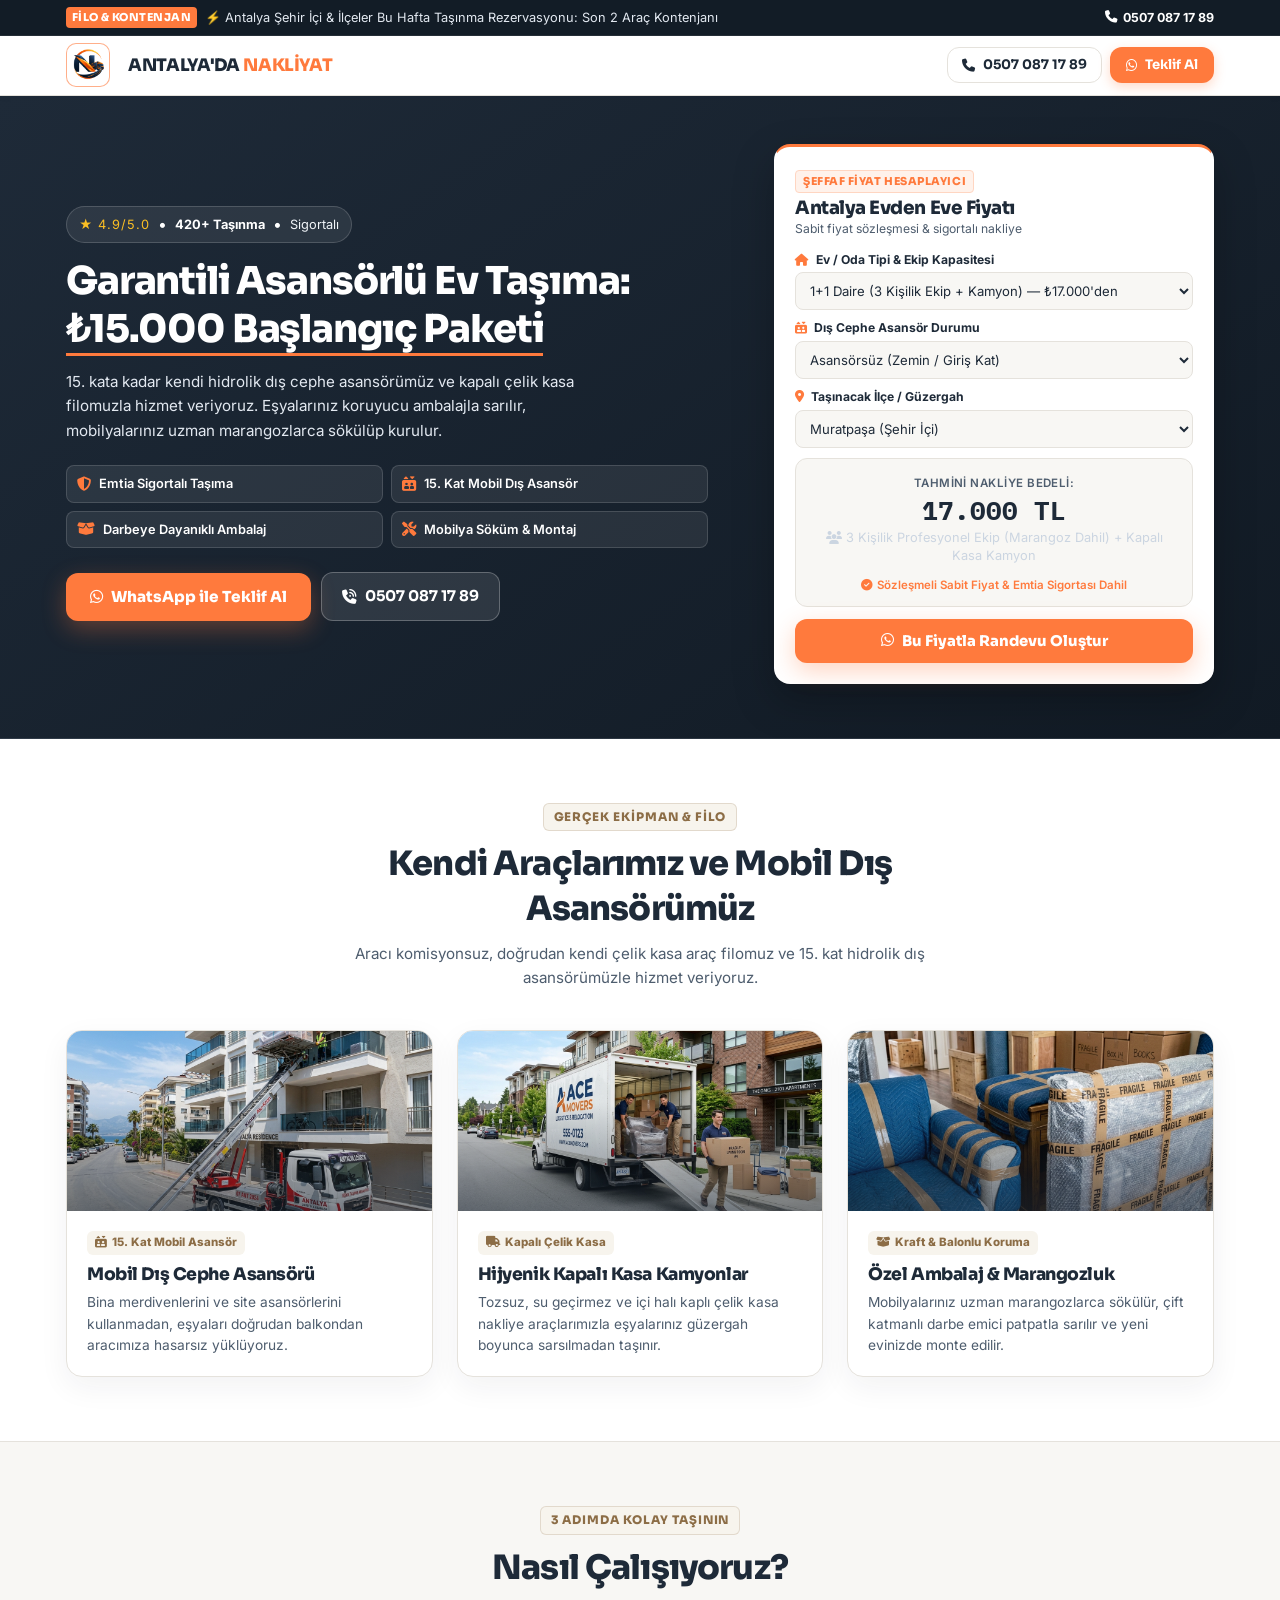
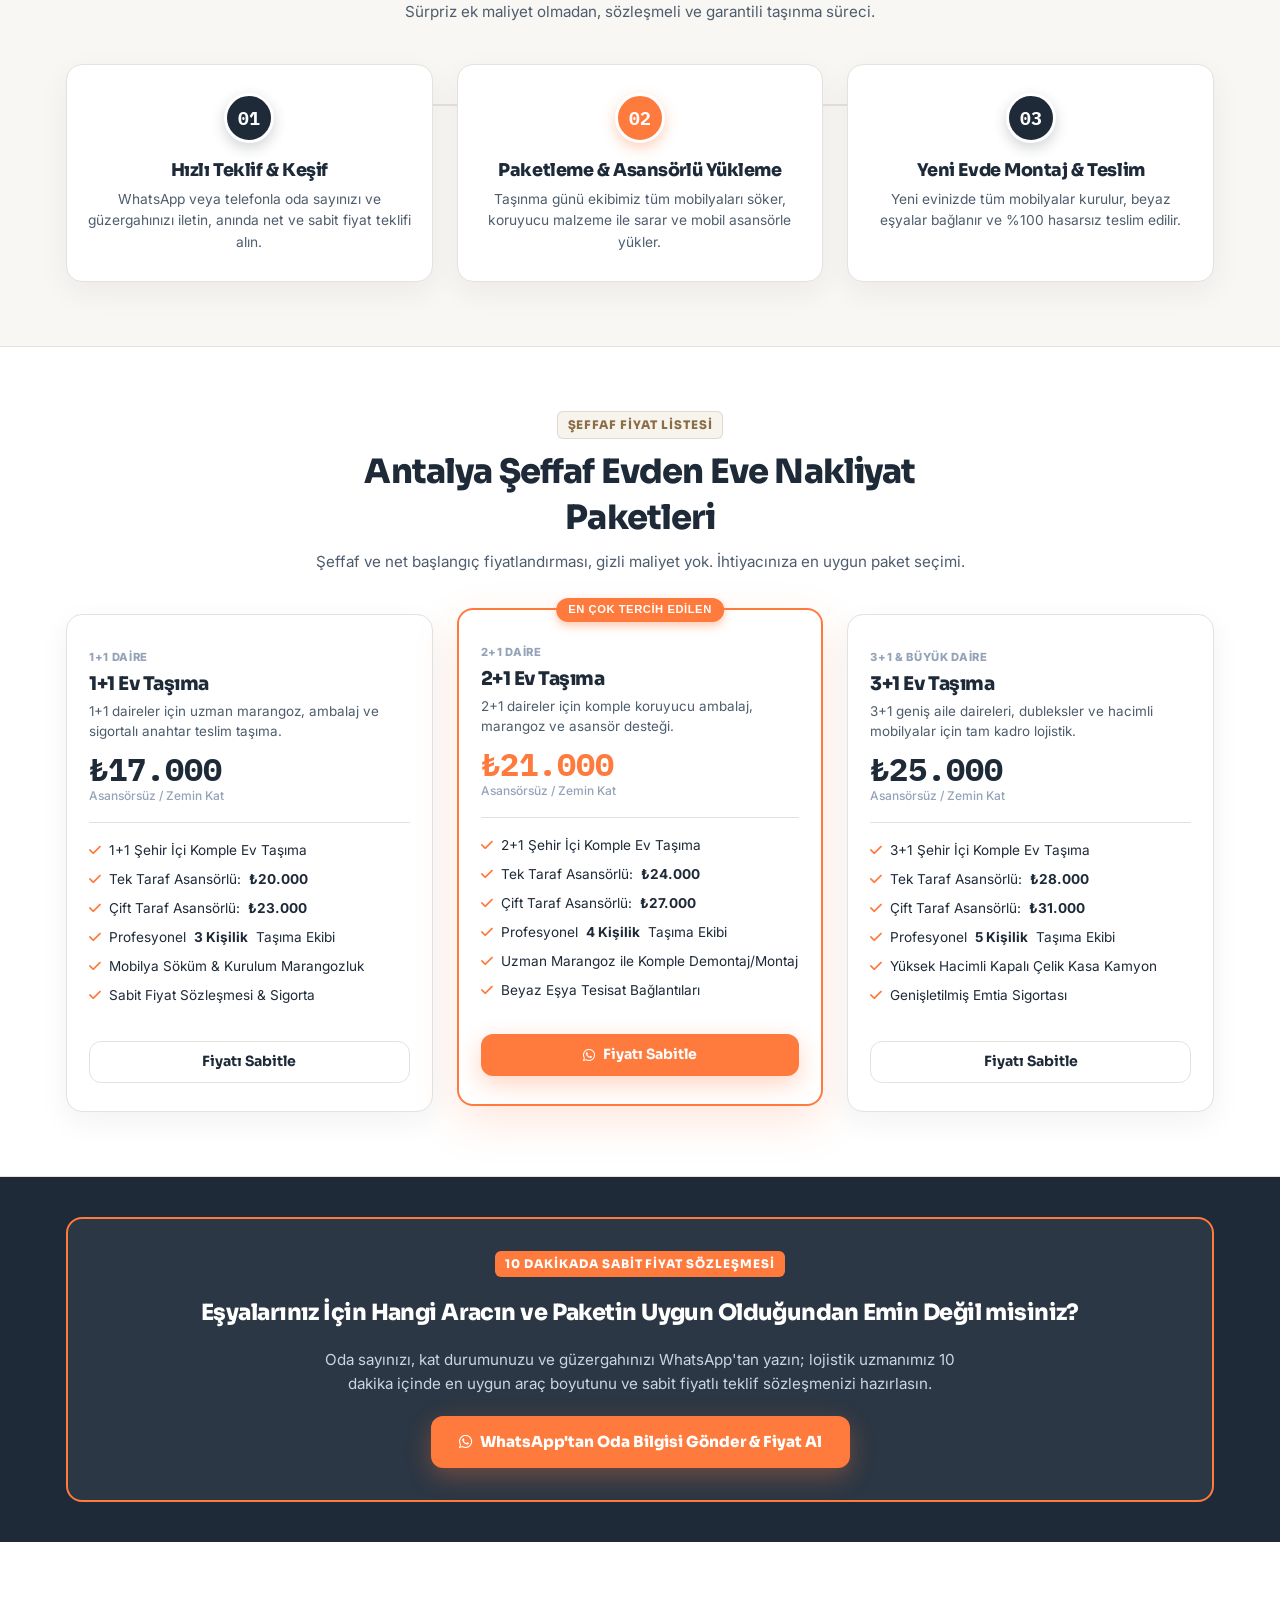
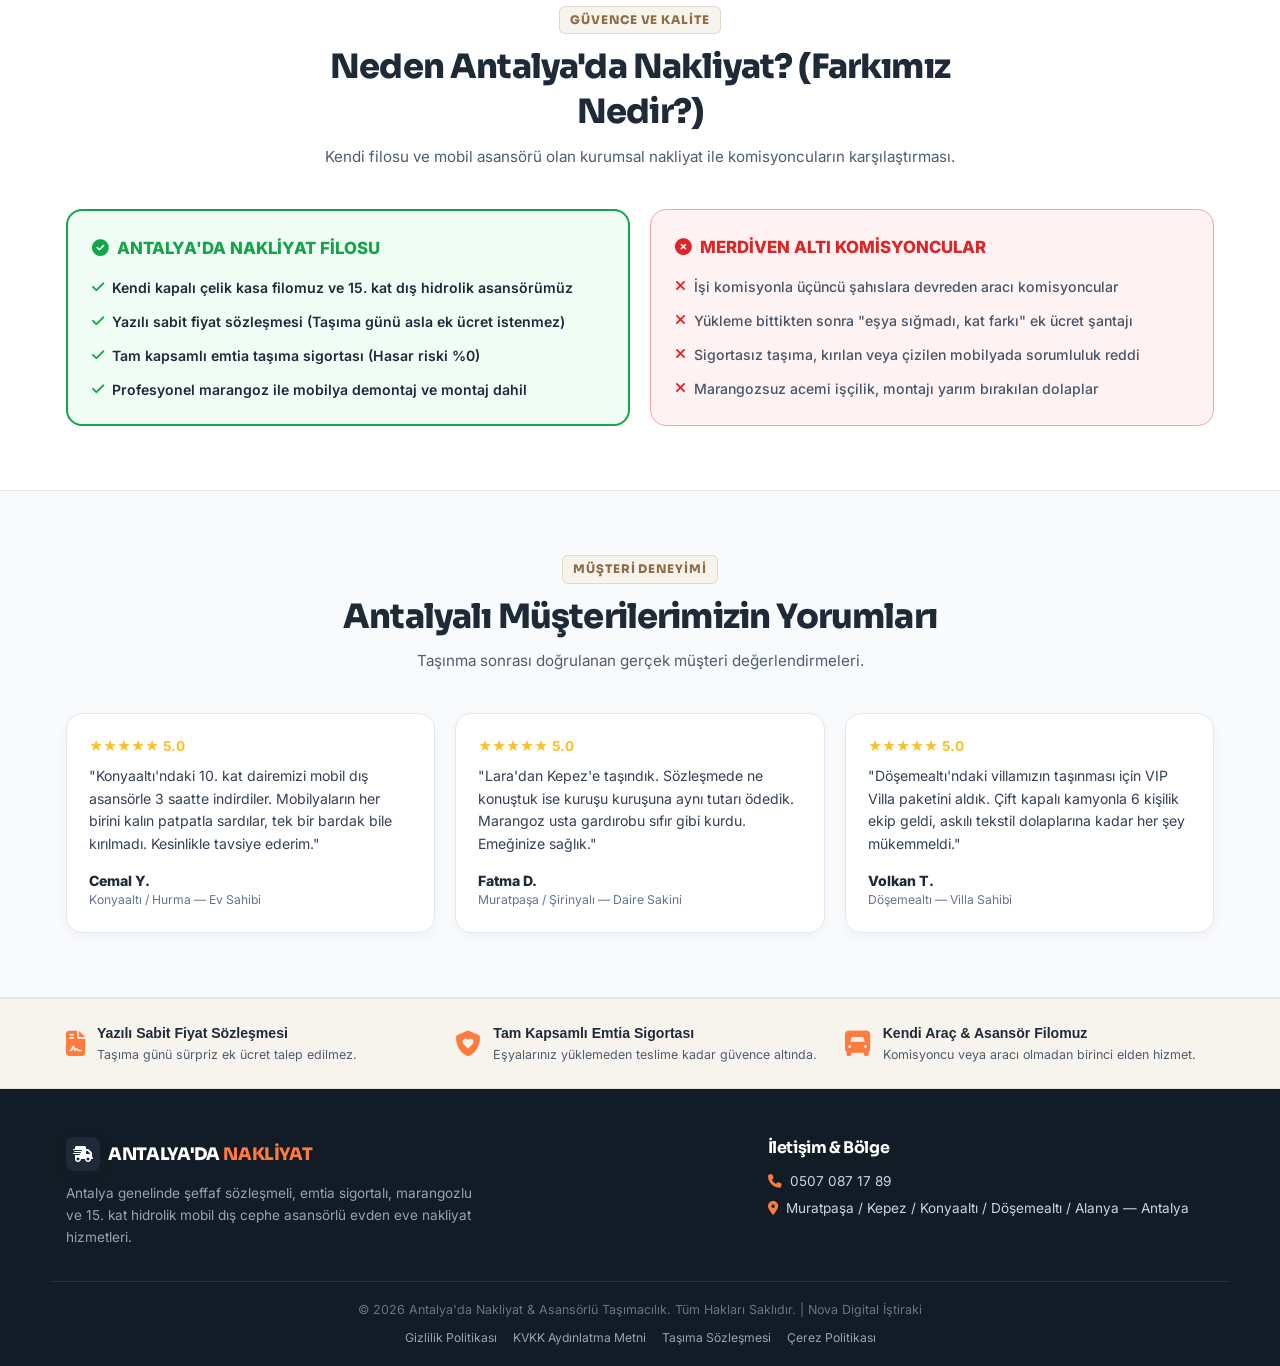
==== index.html @ d5cfd73c "fix: precisely align package bullet headcounts: 1+1 (3 workers), 2+1 (4 workers), 3+1 (5 workers)" ====
<!DOCTYPE html>
<html lang="tr">
<head>
    <meta charset="UTF-8">
    <meta name="viewport" content="width=device-width, initial-scale=1.0, viewport-fit=cover">
    <title>Antalya'da Nakliyat | 15.000 TL Asansörlü Evden Eve Taşıma — Nova Lojistik</title>
    <meta name="description" content="Antalya içi 15.000 TL'den başlayan paketlerle sigortalı, ambalajlı, marangozlu ve 15. kat mobil dış asansörlü evden eve nakliyat. Muratpaşa, Konyaaltı, Kepez.">
    <meta name="robots" content="index, follow, max-image-preview:large, max-snippet:-1, max-video-preview:-1">
    <meta name="google-site-verification" content="google683b96f9e18d1ed7">
    <meta name="keywords" content="antalya evden eve nakliyat, antalya nakliye 15000, antalya asansörlü nakliyat, konyaaltı nakliyat, kepez ev taşıma, sigortalı nakliye antalya">
    
    <!-- Google tag (gtag.js) -->
    <script async src="https://www.googletagmanager.com/gtag/js?id=G-0QV57408SD"></script>
    <script>
      window.dataLayer = window.dataLayer || [];
      function gtag(){dataLayer.push(arguments);}
      gtag('js', new Date());

      gtag('config', 'G-0QV57408SD');
    </script>
    <link rel="canonical" href="https://antalyadanakliyat.com.tr/">
    
    <!-- OpenGraph -->
    <meta property="og:title" content="Antalya'da Nakliyat | 15.000 TL Asansörlü Evden Eve Taşıma">
    <meta property="og:description" content="Emtia sigortalı, ambalajlı ve 15. kat mobil dış asansörlü profesyonel evden eve nakliyat.">
    <meta property="og:url" content="https://antalyadanakliyat.com.tr/">
    <meta property="og:type" content="website">

    <!-- OPEN GRAPH / SOCIAL -->
    <meta property="og:type" content="website">
    <meta property="og:url" content="https://antalyadanakliyat.com.tr/">
    <meta property="og:title" content="Antalya'da Nakliyat | 15.000 TL Asansörlü Evden Eve Taşıma">
    <meta property="og:description" content="Antalya içi 15.000 TL'den başlayan paketlerle sigortalı, ambalajlı, marangozlu ve 15. kat mobil dış asansörlü evden eve nakliyat.">
    <meta property="og:image" content="https://antalyadanakliyat.com.tr/images/nakliyat_asansor.jpg">
    <meta property="og:site_name" content="Antalya'da Nakliyat">
    <meta property="og:locale" content="tr_TR">

    <!-- TWITTER CARD -->
    <meta name="twitter:card" content="summary_large_image">
    <meta name="twitter:title" content="Antalya'da Nakliyat | 15.000 TL Asansörlü Taşıma">
    <meta name="twitter:description" content="Antalya sigortalı, marangozlu ve 15. kat dış asansörlü evden eve nakliyat hizmeti.">
    <meta name="twitter:image" content="https://antalyadanakliyat.com.tr/images/nakliyat_asansor.jpg">

    <!-- GEO TARGETING -->
    <meta name="geo.region" content="TR-07">
    <meta name="geo.placename" content="Antalya">
    <meta name="geo.position" content="36.9081;30.6558">
    <meta name="ICBM" content="36.9081, 30.6558">

    <!-- Fonts: Sora (Display Headings) + Inter (Body) + IBM Plex Mono (Prices) -->
    <link rel="preconnect" href="https://fonts.googleapis.com">
    <link rel="preconnect" href="https://fonts.gstatic.com" crossorigin>
    <link href="https://fonts.googleapis.com/css2?family=IBM+Plex+Mono:wght@600;700&family=Inter:wght@400;500;600&family=Sora:wght@600;700;800&display=swap" rel="stylesheet">
    <link rel="stylesheet" href="https://cdnjs.cloudflare.com/ajax/libs/font-awesome/6.5.1/css/all.min.css">
    
    <link rel="icon" type="image/png" href="images/logo.png">
    <link rel="stylesheet" href="style.css">

    <!-- SCHEMA.ORG JSON-LD -->
    <script type="application/ld+json">
    {
      "@context": "https://schema.org",
      "@graph": [
        {
          "@type": "MovingCompany",
          "@id": "https://antalyadanakliyat.com.tr/#business",
          "name": "Antalya'da Nakliyat",
          "url": "https://antalyadanakliyat.com.tr/",
          "telephone": "+905070871789",
          "priceRange": "₺₺",
          "image": "https://antalyadanakliyat.com.tr/images/nakliyat_asansor.jpg",
          "address": {
            "@type": "PostalAddress",
            "streetAddress": "Kültür Mahallesi 3856 Sokak No:2 D:1",
            "addressLocality": "Kepez",
            "addressRegion": "Antalya",
            "postalCode": "07070",
            "addressCountry": "TR"
          },
          "geo": {
            "@type": "GeoCoordinates",
            "latitude": 36.9081,
            "longitude": 30.6558
          },
          "areaServed": ["Muratpaşa", "Kepez", "Konyaaltı", "Döşemealtı", "Alanya", "Manavgat", "Kemer"],
          "aggregateRating": {
            "@type": "AggregateRating",
            "ratingValue": "4.9",
            "reviewCount": "420",
            "bestRating": "5"
          },
          "openingHoursSpecification": {
            "@type": "OpeningHoursSpecification",
            "dayOfWeek": ["Monday", "Tuesday", "Wednesday", "Thursday", "Friday", "Saturday", "Sunday"],
            "opens": "07:00",
            "closes": "23:00"
          }
        }
      ]
    }
    </script>
</head>
<body>

    <!-- 1. ACİL ANONS & SCARCITY ŞERİDİ -->
    <div class="top-announcement">
        <div class="container top-flex">
            <div class="notice-item">
                <span class="notice-badge">FİLO & KONTENJAN</span>
                <span class="announce-txt">⚡ Antalya Şehir İçi & İlçeler Bu Hafta Taşınma Rezervasyonu: Son 2 Araç Kontenjanı</span>
            </div>
            <div class="notice-phone">
                <a href="tel:05070871789" class="phone-link"><i class="fa-solid fa-phone"></i> 0507 087 17 89</a>
            </div>
        </div>
    </div>

    <!-- 2. ANA STICKY HEADER -->
    <header class="site-header">
        <div class="container header-flex">
            <a href="#" class="brand-box">
                <img src="images/logo.png" alt="Nova Nakliyat Logo" class="brand-logo-img" style="width: 44px; height: 44px; border-radius: 10px; object-fit: contain; background: #fff; padding: 2px; border: 1.5px solid rgba(255,122,61,0.6); margin-right: 10px;">
                <span class="brand-name">ANTALYA'DA <span class="brand-accent">NAKLİYAT</span></span>
            </a>

            <div class="header-actions">
                <a href="tel:05070871789" class="btn btn-outline-nav">
                    <i class="fa-solid fa-phone"></i> 0507 087 17 89
                </a>
                <a href="https://wa.me/905070871789?text=Merhaba,%20AntalyadaNakliyat.com.tr%20üzerinden%20ulaştım.%20Evden%20eve%20nakliye%20fiyat%20teklifi%20almak%20istiyorum." target="_blank" class="btn btn-primary-nav">
                    <i class="fa-brands fa-whatsapp"></i> Teklif Al
                </a>
            </div>
        </div>
    </header>

    <!-- 3. HERO SECTION (CHARCOAL SLATE & LOGISTICS AMBER) -->
    <section class="hero-clean">
        <div class="container hero-grid">
            <div class="hero-left">
                <!-- RATING PILL (COMPACT SINGLE-LINE) -->
                <div class="trust-score-pill">
                    <span class="stars">★ 4.9/5.0</span>
                    <span class="pill-dot">•</span>
                    <span class="score-text"><strong>420+ Taşınma</strong></span>
                    <span class="pill-dot">•</span>
                    <span class="score-text">Sigortalı</span>
                </div>

                <h1 class="hero-h1">
                    Garantili Asansörlü Ev Taşıma: <span class="hero-accent">₺15.000 Başlangıç Paketi</span>
                </h1>

                <p class="hero-desc">
                    15. kata kadar kendi hidrolik dış cephe asansörümüz ve kapalı çelik kasa filomuzla hizmet veriyoruz. Eşyalarınız koruyucu ambalajla sarılır, mobilyalarınız uzman marangozlarca sökülüp kurulur.
                </p>

                <!-- SINGLE-LINE PILL CHIPS -->
                <div class="proof-chips-row">
                    <div class="proof-chip-item">
                        <i class="fa-solid fa-shield-halved"></i>
                        <span>Emtia Sigortalı Taşıma</span>
                    </div>
                    <div class="proof-chip-item">
                        <i class="fa-solid fa-elevator"></i>
                        <span>15. Kat Mobil Dış Asansör</span>
                    </div>
                    <div class="proof-chip-item">
                        <i class="fa-solid fa-box-open"></i>
                        <span>Darbeye Dayanıklı Ambalaj</span>
                    </div>
                    <div class="proof-chip-item">
                        <i class="fa-solid fa-screwdriver-wrench"></i>
                        <span>Mobilya Söküm & Montaj</span>
                    </div>
                </div>

                <!-- CTA HIERARCHY -->
                <div class="hero-cta-group">
                    <a href="https://wa.me/905070871789?text=Merhaba,%20AntalyadaNakliyat.com.tr%20üzerinden%20ulaştım.%20Evden%20eve%20nakliyat%20fiyat%20teklifi%20almak%20istiyorum." target="_blank" class="btn btn-hero-primary">
                        <i class="fa-brands fa-whatsapp"></i> WhatsApp ile Teklif Al
                    </a>
                    <a href="tel:05070871789" class="btn btn-hero-secondary">
                        <i class="fa-solid fa-phone-volume"></i> 0507 087 17 89
                    </a>
                </div>
            </div>

            <!-- COMPACT HESAPLAYICI CARD -->
            <div class="hero-calc-wrapper" id="hesaplayici">
                <div class="calc-top">
                    <span class="calc-tag">ŞEFFAF FİYAT HESAPLAYICI</span>
                    <h3>Antalya Evden Eve Fiyatı</h3>
                    <p class="calc-sub">Sabit fiyat sözleşmesi & sigortalı nakliye</p>
                </div>

                <form id="nakliyatForm" class="calc-form-clean">
                    <div class="field-box">
                        <label for="calcRoom"><i class="fa-solid fa-house"></i> Ev / Oda Tipi &amp; Ekip Kapasitesi</label>
                        <select id="calcRoom" class="select-clean">
                            <option value="17000" data-workers="3" selected>1+1 Daire (3 Kişilik Ekip + Kamyon) — ₺17.000'den</option>
                            <option value="21000" data-workers="4">2+1 Daire (4 Kişilik Ekip + Kamyon) — ₺21.000'den</option>
                            <option value="25000" data-workers="5">3+1 Daire (5 Kişilik Ekip + Kamyon) — ₺25.000'den</option>
                            <option value="31000" data-workers="6">4+1 &amp; Dubleks (6 Kişilik Ekip + Kamyon) — ₺31.000'den</option>
                        </select>
                    </div>

                    <div class="field-box">
                        <label for="calcElevator"><i class="fa-solid fa-elevator"></i> Dış Cephe Asansör Durumu</label>
                        <select id="calcElevator" class="select-clean">
                            <option value="0" selected>Asansörsüz (Zemin / Giriş Kat)</option>
                            <option value="1">Tek Taraf Asansörlü (+₺3.000)</option>
                            <option value="2">Çift Taraf Asansörlü (+₺6.000)</option>
                        </select>
                    </div>

                    <div class="field-box">
                        <label for="calcDistrict"><i class="fa-solid fa-location-dot"></i> Taşınacak İlçe / Güzergah</label>
                        <select id="calcDistrict" class="select-clean">
                            <option value="muratpasa" selected>Muratpaşa (Şehir İçi)</option>
                            <option value="kepez">Kepez (Şehir İçi)</option>
                            <option value="konyaalti">Konyaaltı (Şehir İçi)</option>
                            <option value="dosemealti">Döşemealtı (+₺1.500)</option>
                            <option value="serik-belek">Serik / Belek (+₺2.000)</option>
                            <option value="kemer">Kemer (+₺2.000)</option>
                            <option value="alanya">Alanya / Manavgat / Kaş (+₺4.000)</option>
                        </select>
                    </div>

                    <div class="price-output-box">
                        <span class="out-title">Tahmini Nakliye Bedeli:</span>
                        <div class="out-amount" id="totalNakliyatPrice">17.000 TL</div>
                        <div id="calcBreakdownNote" style="font-size: 0.8rem; color: #CBD5E1; margin: 4px 0 6px 0; line-height: 1.4;">
                            <i class="fa-solid fa-users"></i> 3 Kişilik Profesyonel Ekip (Marangoz Dahil) + Kapalı Kasa Kamyon
                        </div>
                        <span class="out-sub"><i class="fa-solid fa-circle-check"></i> Sözleşmeli Sabit Fiyat &amp; Emtia Sigortası Dahil</span>
                    </div>

                    <button type="button" id="btnCalculateNakliyat" class="btn btn-hero-primary btn-block">
                        <i class="fa-brands fa-whatsapp"></i> Bu Fiyatla Randevu Oluştur
                    </button>
                </form>
            </div>
        </div>
    </section>

    <!-- 4. REAL VISUAL PROOF SHOWCASE -->
    <section class="section visual-proof-section">
        <div class="container">
            <div class="section-title text-center">
                <span class="section-badge">GERÇEK EKİPMAN & FİLO</span>
                <h2>Kendi Araçlarımız ve Mobil Dış Asansörümüz</h2>
                <p>Aracı komisyonsuz, doğrudan kendi çelik kasa araç filomuz ve 15. kat hidrolik dış asansörümüzle hizmet veriyoruz.</p>
            </div>

            <div class="visual-grid">
                <div class="visual-card">
                    <div class="visual-img-wrap">
                        <img src="images/nakliyat_asansor.jpg" alt="Mobil Dış Cephe Asansörü" class="visual-img" loading="lazy">
                        <div class="visual-overlay"></div>
                    </div>
                    <div class="visual-info">
                        <span class="visual-tag"><i class="fa-solid fa-elevator"></i> 15. Kat Mobil Asansör</span>
                        <h3>Mobil Dış Cephe Asansörü</h3>
                        <p>Bina merdivenlerini ve site asansörlerini kullanmadan, eşyaları doğrudan balkondan aracımıza hasarsız yüklüyoruz.</p>
                    </div>
                </div>

                <div class="visual-card">
                    <div class="visual-img-wrap">
                        <img src="images/nakliyat_kamyon.jpg" alt="Hijyenik Çelik Kasa Nakliye Kamyonu" class="visual-img" loading="lazy">
                        <div class="visual-overlay"></div>
                    </div>
                    <div class="visual-info">
                        <span class="visual-tag"><i class="fa-solid fa-truck"></i> Kapalı Çelik Kasa</span>
                        <h3>Hijyenik Kapalı Kasa Kamyonlar</h3>
                        <p>Tozsuz, su geçirmez ve içi halı kaplı çelik kasa nakliye araçlarımızla eşyalarınız güzergah boyunca sarsılmadan taşınır.</p>
                    </div>
                </div>

                <div class="visual-card">
                    <div class="visual-img-wrap">
                        <img src="images/nakliyat_paketleme.jpg" alt="Koruyucu Ambalajlama" class="visual-img" loading="lazy">
                        <div class="visual-overlay"></div>
                    </div>
                    <div class="visual-info">
                        <span class="visual-tag"><i class="fa-solid fa-box-open"></i> Kraft & Balonlu Koruma</span>
                        <h3>Özel Ambalaj & Marangozluk</h3>
                        <p>Mobilyalarınız uzman marangozlarca sökülür, çift katmanlı darbe emici patpatla sarılır ve yeni evinizde monte edilir.</p>
                    </div>
                </div>
            </div>
        </div>
    </section>

    <!-- 5. NASIL ÇALIŞIR? (TIMELINE) -->
    <section class="section process-section">
        <div class="container">
            <div class="section-title text-center">
                <span class="section-badge">3 ADIMDA KOLAY TAŞININ</span>
                <h2>Nasıl Çalışıyoruz?</h2>
                <p>Sürpriz ek maliyet olmadan, sözleşmeli ve garantili taşınma süreci.</p>
            </div>
            
            <div class="timeline-wrapper">
                <div class="timeline-line"></div>
                <div class="process-grid">
                    <div class="process-card">
                        <div class="process-num">01</div>
                        <h3>Hızlı Teklif & Keşif</h3>
                        <p>WhatsApp veya telefonla oda sayınızı ve güzergahınızı iletin, anında net ve sabit fiyat teklifi alın.</p>
                    </div>
                    <div class="process-card">
                        <div class="process-num">02</div>
                        <h3>Paketleme & Asansörlü Yükleme</h3>
                        <p>Taşınma günü ekibimiz tüm mobilyaları söker, koruyucu malzeme ile sarar ve mobil asansörle yükler.</p>
                    </div>
                    <div class="process-card">
                        <div class="process-num">03</div>
                        <h3>Yeni Evde Montaj & Teslim</h3>
                        <p>Yeni evinizde tüm mobilyalar kurulur, beyaz eşyalar bağlanır ve %100 hasarsız teslim edilir.</p>
                    </div>
                </div>
            </div>
        </div>
    </section>

    <!-- 6. AGRESİF ŞEFFAF FİYAT PAKETLERİ (ELEVATED POPULAR CARD) -->
    <section class="section pricing-clean-section" id="fiyatlar">
        <div class="container">
            <div class="section-title text-center">
                <span class="section-badge">ŞEFFAF FİYAT LİSTESİ</span>
                <h2>Antalya Şeffaf Evden Eve Nakliyat Paketleri</h2>
                <p>Şeffaf ve net başlangıç fiyatlandırması, gizli maliyet yok. İhtiyacınıza en uygun paket seçimi.</p>
            </div>

            <div class="pack-grid">
                <!-- PAKET 1: 1+1 DAİRE TAŞIMA -->
                <div class="pack-box">
                    <div class="pack-top">
                        <span class="pack-category">1+1 DAİRE</span>
                        <h3>1+1 Ev Taşıma</h3>
                        <p>1+1 daireler için uzman marangoz, ambalaj ve sigortalı anahtar teslim taşıma.</p>
                        <div class="pack-price-wrap">
                            <div class="pack-price">₺17.000</div>
                            <span class="price-suffix">Asansörsüz / Zemin Kat</span>
                        </div>
                    </div>
                    <ul class="pack-bullets">
                        <li><i class="fa-solid fa-check"></i> 1+1 Şehir İçi Komple Ev Taşıma</li>
                        <li><i class="fa-solid fa-check"></i> Tek Taraf Asansörlü: <strong>₺20.000</strong></li>
                        <li><i class="fa-solid fa-check"></i> Çift Taraf Asansörlü: <strong>₺23.000</strong></li>
                        <li><i class="fa-solid fa-check"></i> Profesyonel <strong>3 Kişilik</strong> Taşıma Ekibi</li>
                        <li><i class="fa-solid fa-check"></i> Mobilya Söküm &amp; Kurulum Marangozluk</li>
                        <li><i class="fa-solid fa-check"></i> Sabit Fiyat Sözleşmesi &amp; Sigorta</li>
                    </ul>
                    <a href="https://wa.me/905070871789?text=Merhaba,%201+1%20Ev%20Taşıma%20(17.000%20TL'den%20başlayan)%20paketiniz%20hakkında%20fiyat%20teklifi%20almak%20istiyorum." target="_blank" class="btn btn-pack-outline btn-block">
                        Fiyatı Sabitle
                    </a>
                </div>

                <!-- PAKET 2: 2+1 DAİRE TAŞIMA (POPÜLER) -->
                <div class="pack-box popular">
                    <div class="pop-ribbon">EN ÇOK TERCİH EDİLEN</div>
                    <div class="pack-top">
                        <span class="pack-category">2+1 DAİRE</span>
                        <h3>2+1 Ev Taşıma</h3>
                        <p>2+1 daireler için komple koruyucu ambalaj, marangoz ve asansör desteği.</p>
                        <div class="pack-price-wrap">
                            <div class="pack-price price-amber">₺21.000</div>
                            <span class="price-suffix">Asansörsüz / Zemin Kat</span>
                        </div>
                    </div>
                    <ul class="pack-bullets">
                        <li><i class="fa-solid fa-check"></i> 2+1 Şehir İçi Komple Ev Taşıma</li>
                        <li><i class="fa-solid fa-check"></i> Tek Taraf Asansörlü: <strong>₺24.000</strong></li>
                        <li><i class="fa-solid fa-check"></i> Çift Taraf Asansörlü: <strong>₺27.000</strong></li>
                        <li><i class="fa-solid fa-check"></i> Profesyonel <strong>4 Kişilik</strong> Taşıma Ekibi</li>
                        <li><i class="fa-solid fa-check"></i> Uzman Marangoz ile Komple Demontaj/Montaj</li>
                        <li><i class="fa-solid fa-check"></i> Beyaz Eşya Tesisat Bağlantıları</li>
                    </ul>
                    <a href="https://wa.me/905070871789?text=Merhaba,%202+1%20Ev%20Taşıma%20(21.000%20TL'den%20başlayan)%20paketiniz%20hakkında%20fiyat%20teklifi%20almak%20istiyorum." target="_blank" class="btn btn-pack-primary btn-block">
                        <i class="fa-brands fa-whatsapp"></i> Fiyatı Sabitle
                    </a>
                </div>

                <!-- PAKET 3: 3+1 DAİRE TAŞIMA -->
                <div class="pack-box">
                    <div class="pack-top">
                        <span class="pack-category">3+1 &amp; BÜYÜK DAİRE</span>
                        <h3>3+1 Ev Taşıma</h3>
                        <p>3+1 geniş aile daireleri, dubleksler ve hacimli mobilyalar için tam kadro lojistik.</p>
                        <div class="pack-price-wrap">
                            <div class="pack-price">₺25.000</div>
                            <span class="price-suffix">Asansörsüz / Zemin Kat</span>
                        </div>
                    </div>
                    <ul class="pack-bullets">
                        <li><i class="fa-solid fa-check"></i> 3+1 Şehir İçi Komple Ev Taşıma</li>
                        <li><i class="fa-solid fa-check"></i> Tek Taraf Asansörlü: <strong>₺28.000</strong></li>
                        <li><i class="fa-solid fa-check"></i> Çift Taraf Asansörlü: <strong>₺31.000</strong></li>
                        <li><i class="fa-solid fa-check"></i> Profesyonel <strong>5 Kişilik</strong> Taşıma Ekibi</li>
                        <li><i class="fa-solid fa-check"></i> Yüksek Hacimli Kapalı Çelik Kasa Kamyon</li>
                        <li><i class="fa-solid fa-check"></i> Genişletilmiş Emtia Sigortası</li>
                    </ul>
                    <a href="https://wa.me/905070871789?text=Merhaba,%203+1%20Ev%20Taşıma%20(25.000%20TL'den%20başlayan)%20paketiniz%20hakkında%20bilgi%20almak%20istiyorum." target="_blank" class="btn btn-pack-outline btn-block">
                        Fiyatı Sabitle
                    </a>
                </div>
            </div>
        </div>
    </section>

    <!-- 6.2 MID-PAGE "KARARSIZ MISIN?" GERİLLA DÖNÜŞÜM KUTUSU -->
    <section class="section" style="background: #1E2A38; color: white; padding: 40px 0;">
        <div class="container">
            <div style="background: rgba(255,255,255,0.06); border: 2px solid #FF7A3D; border-radius: 16px; padding: 32px 24px; display: flex; flex-direction: column; gap: 20px; align-items: center; text-align: center;">
                <span class="section-badge" style="background: #FF7A3D; color: white; border: none; margin-bottom: 0;">10 DAKİKADA SABİT FİYAT SÖZLEŞMESİ</span>
                <h3 style="color: white; font-size: 1.4rem; font-weight: 800; margin: 0;">Eşyalarınız İçin Hangi Aracın ve Paketin Uygun Olduğundan Emin Değil misiniz?</h3>
                <p style="color: #CBD5E1; font-size: 0.95rem; max-width: 650px; margin: 0; line-height: 1.6;">
                    Oda sayınızı, kat durumunuzu ve güzergahınızı WhatsApp'tan yazın; lojistik uzmanımız 10 dakika içinde en uygun araç boyutunu ve sabit fiyatlı teklif sözleşmenizi hazırlasın.
                </p>
                <a href="https://wa.me/905070871789?text=Merhaba,%20Antalya%20evden%20eve%20taşınma%20detaylarımı%20iletiyorum.%20Sabit%20fiyatlı%20teklif%20hazırlayabilir%20misiniz?" target="_blank" class="btn btn-hero-primary" style="font-size: 0.95rem; padding: 14px 28px;">
                    <i class="fa-brands fa-whatsapp"></i> WhatsApp'tan Oda Bilgisi Gönder & Fiyat Al
                </a>
            </div>
        </div>
    </section>

    <!-- 6.3 BİZ VS KORSAN NAKLİYECİLER (KARŞILAŞTIRMA MATRİSİ) -->
    <section class="section" style="background: #FFFFFF; border-bottom: 1px solid #E2E8F0;">
        <div class="container">
            <div class="section-title text-center">
                <span class="section-badge">GÜVENCE VE KALİTE</span>
                <h2>Neden Antalya'da Nakliyat? (Farkımız Nedir?)</h2>
                <p>Kendi filosu ve mobil asansörü olan kurumsal nakliyat ile komisyoncuların karşılaştırması.</p>
            </div>

            <div style="display: grid; grid-template-columns: repeat(auto-fit, minmax(280px, 1fr)); gap: 20px;">
                <div style="background: #F0FDF4; border: 2px solid #16A34A; border-radius: 16px; padding: 24px;">
                    <div style="display: flex; align-items: center; gap: 8px; color: #16A34A; font-weight: 800; font-size: 1.05rem; margin-bottom: 16px;">
                        <i class="fa-solid fa-circle-check"></i> ANTALYA'DA NAKLİYAT FİLOSU
                    </div>
                    <ul style="display: flex; flex-direction: column; gap: 12px; font-size: 0.88rem; color: #1E293B; font-weight: 600;">
                        <li style="display: flex; gap: 8px;"><i class="fa-solid fa-check" style="color: #16A34A; margin-top: 3px;"></i> Kendi kapalı çelik kasa filomuz ve 15. kat dış hidrolik asansörümüz</li>
                        <li style="display: flex; gap: 8px;"><i class="fa-solid fa-check" style="color: #16A34A; margin-top: 3px;"></i> Yazılı sabit fiyat sözleşmesi (Taşıma günü asla ek ücret istenmez)</li>
                        <li style="display: flex; gap: 8px;"><i class="fa-solid fa-check" style="color: #16A34A; margin-top: 3px;"></i> Tam kapsamlı emtia taşıma sigortası (Hasar riski %0)</li>
                        <li style="display: flex; gap: 8px;"><i class="fa-solid fa-check" style="color: #16A34A; margin-top: 3px;"></i> Profesyonel marangoz ile mobilya demontaj ve montaj dahil</li>
                    </ul>
                </div>

                <div style="background: #FEF2F2; border: 1.5px solid #FCA5A5; border-radius: 16px; padding: 24px;">
                    <div style="display: flex; align-items: center; gap: 8px; color: #DC2626; font-weight: 800; font-size: 1.05rem; margin-bottom: 16px;">
                        <i class="fa-solid fa-circle-xmark"></i> MERDİVEN ALTI KOMİSYONCULAR
                    </div>
                    <ul style="display: flex; flex-direction: column; gap: 12px; font-size: 0.88rem; color: #475569; font-weight: 500;">
                        <li style="display: flex; gap: 8px;"><i class="fa-solid fa-xmark" style="color: #DC2626; margin-top: 3px;"></i> İşi komisyonla üçüncü şahıslara devreden aracı komisyoncular</li>
                        <li style="display: flex; gap: 8px;"><i class="fa-solid fa-xmark" style="color: #DC2626; margin-top: 3px;"></i> Yükleme bittikten sonra "eşya sığmadı, kat farkı" ek ücret şantajı</li>
                        <li style="display: flex; gap: 8px;"><i class="fa-solid fa-xmark" style="color: #DC2626; margin-top: 3px;"></i> Sigortasız taşıma, kırılan veya çizilen mobilyada sorumluluk reddi</li>
                        <li style="display: flex; gap: 8px;"><i class="fa-solid fa-xmark" style="color: #DC2626; margin-top: 3px;"></i> Marangozsuz acemi işçilik, montajı yarım bırakılan dolaplar</li>
                    </ul>
                </div>
            </div>
        </div>
    </section>

    <!-- 6.4 DOĞRULANMIŞ ANTALYA MÜŞTERİ YORUMLARI -->
    <section class="section" style="background: #F8FAFC; border-bottom: 1px solid #E2E8F0;">
        <div class="container">
            <div class="section-title text-center">
                <span class="section-badge">MÜŞTERİ DENEYİMİ</span>
                <h2>Antalyalı Müşterilerimizin Yorumları</h2>
                <p>Taşınma sonrası doğrulanan gerçek müşteri değerlendirmeleri.</p>
            </div>

            <div style="display: grid; grid-template-columns: repeat(auto-fit, minmax(280px, 1fr)); gap: 20px;">
                <div style="background: white; border: 1.5px solid #E2E8F0; border-radius: 16px; padding: 22px; box-shadow: 0 4px 12px rgba(0,0,0,0.04);">
                    <div style="color: #FBBF24; font-size: 0.85rem; margin-bottom: 8px;">★★★★★ <strong>5.0</strong></div>
                    <p style="font-size: 0.88rem; color: #334155; line-height: 1.6; margin-bottom: 14px;">
                        "Konyaaltı'ndaki 10. kat dairemizi mobil dış asansörle 3 saatte indirdiler. Mobilyaların her birini kalın patpatla sardılar, tek bir bardak bile kırılmadı. Kesinlikle tavsiye ederim."
                    </p>
                    <div style="font-weight: 800; font-size: 0.88rem; color: #1E2A38;">Cemal Y.</div>
                    <div style="font-size: 0.76rem; color: #64748B;">Konyaaltı / Hurma — Ev Sahibi</div>
                </div>

                <div style="background: white; border: 1.5px solid #E2E8F0; border-radius: 16px; padding: 22px; box-shadow: 0 4px 12px rgba(0,0,0,0.04);">
                    <div style="color: #FBBF24; font-size: 0.85rem; margin-bottom: 8px;">★★★★★ <strong>5.0</strong></div>
                    <p style="font-size: 0.88rem; color: #334155; line-height: 1.6; margin-bottom: 14px;">
                        "Lara'dan Kepez'e taşındık. Sözleşmede ne konuştuk ise kuruşu kuruşuna aynı tutarı ödedik. Marangoz usta gardırobu sıfır gibi kurdu. Emeğinize sağlık."
                    </p>
                    <div style="font-weight: 800; font-size: 0.88rem; color: #1E2A38;">Fatma D.</div>
                    <div style="font-size: 0.76rem; color: #64748B;">Muratpaşa / Şirinyalı — Daire Sakini</div>
                </div>

                <div style="background: white; border: 1.5px solid #E2E8F0; border-radius: 16px; padding: 22px; box-shadow: 0 4px 12px rgba(0,0,0,0.04);">
                    <div style="color: #FBBF24; font-size: 0.85rem; margin-bottom: 8px;">★★★★★ <strong>5.0</strong></div>
                    <p style="font-size: 0.88rem; color: #334155; line-height: 1.6; margin-bottom: 14px;">
                        "Döşemealtı'ndaki villamızın taşınması için VIP Villa paketini aldık. Çift kapalı kamyonla 6 kişilik ekip geldi, askılı tekstil dolaplarına kadar her şey mükemmeldi."
                    </p>
                    <div style="font-weight: 800; font-size: 0.88rem; color: #1E2A38;">Volkan T.</div>
                    <div style="font-size: 0.76rem; color: #64748B;">Döşemealtı — Villa Sahibi</div>
                </div>
            </div>
        </div>
    </section>

    <!-- 6.5 TRUST BADGE STRIP (GÜVENCE ŞERİDİ) -->
    <div class="trust-guarantee-strip">
        <div class="container trust-strip-flex">
            <div class="strip-item">
                <i class="fa-solid fa-file-contract"></i>
                <div>
                    <strong>Yazılı Sabit Fiyat Sözleşmesi</strong>
                    <span>Taşıma günü sürpriz ek ücret talep edilmez.</span>
                </div>
            </div>
            <div class="strip-item">
                <i class="fa-solid fa-shield-heart"></i>
                <div>
                    <strong>Tam Kapsamlı Emtia Sigortası</strong>
                    <span>Eşyalarınız yüklemeden teslime kadar güvence altında.</span>
                </div>
            </div>
            <div class="strip-item">
                <i class="fa-solid fa-truck-front"></i>
                <div>
                    <strong>Kendi Araç & Asansör Filomuz</strong>
                    <span>Komisyoncu veya aracı olmadan birinci elden hizmet.</span>
                </div>
            </div>
        </div>
    </div>

    <!-- 7. FOOTER -->
    <footer class="site-footer">
        <div class="container footer-grid">
            <div>
                <div class="brand-box" style="margin-bottom:12px;">
                    <div class="brand-symbol"><i class="fa-solid fa-truck-fast"></i></div>
                    <span class="brand-name" style="color:white;">ANTALYA'DA <span class="brand-accent">NAKLİYAT</span></span>
                </div>
                <p class="footer-desc">Antalya genelinde şeffaf sözleşmeli, emtia sigortalı, marangozlu ve 15. kat hidrolik mobil dış cephe asansörlü evden eve nakliyat hizmetleri.</p>
            </div>
            <div>
                <h4 class="footer-heading">İletişim & Bölge</h4>
                <p class="footer-contact-item"><i class="fa-solid fa-phone"></i> 0507 087 17 89</p>
                <p class="footer-contact-item"><i class="fa-solid fa-location-dot"></i> Muratpaşa / Kepez / Konyaaltı / Döşemealtı / Alanya — Antalya</p>
            </div>
        </div>
        <div class="footer-copy">
            <div class="container text-center">
                <p>© 2026 Antalya'da Nakliyat & Asansörlü Taşımacılık. Tüm Hakları Saklıdır. | Nova Digital İştiraki</p>
                <div style="margin-top: 10px; font-size: 0.76rem; color: #94A3B8; display: flex; justify-content: center; gap: 16px; flex-wrap: wrap;">
                    <span>Gizlilik Politikası</span>
                    <span>KVKK Aydınlatma Metni</span>
                    <span>Taşıma Sözleşmesi</span>
                    <span>Çerez Politikası</span>
                </div>
            </div>
        </div>
    </footer>

    <!-- 8. MOBILE STICKY BOTTOM ACTION BAR -->
    <div class="mobile-sticky-bar">
        <a href="tel:05070871789" class="sticky-btn btn-call-mobile">
            <i class="fa-solid fa-phone-volume"></i>
            <span>0507 087 17 89</span>
        </a>
        <a href="https://wa.me/905070871789?text=Merhaba,%20Antalya%20evden%20eve%20nakliyat%20hakkında%20fiyat%20teklifi%20almak%20istiyorum." target="_blank" class="sticky-btn btn-wa-mobile">
            <i class="fa-brands fa-whatsapp"></i>
            <span>WhatsApp Teklif</span>
        </a>
    </div>

    <script src="app.js"></script>
</body>
</html>
---- style.css ----
/* ==========================================================================
   ANTALYA'DA NAKLİYAT — HEAVY-DUTY LOGISTICS & FREIGHT DESIGN SYSTEM (2026)
   Theme: Deep Charcoal Slate (#1E2A38), Freight Amber (#FF7A3D) & Kraft Packaging Bej (#E8DCC8)
   Typography: Space Grotesk (Headings) + Inter (Body) + IBM Plex Mono (Prices)
   ========================================================================== */

:root {
    /* Primary / Logistics Palette */
    --color-charcoal: #1E2A38;
    --color-charcoal-dark: #121C26;
    --color-charcoal-light: #2B3C4F;
    --color-hero-bg: linear-gradient(145deg, #1E2A38 0%, #111A24 100%);
    
    /* Freight Amber / Action CTA */
    --color-amber: #FF7A3D;
    --color-amber-hover: #E66226;
    --color-amber-light: #FFF2EB;
    --color-amber-border: #FFD6C2;
    
    /* Packaging Kraft Sand Support */
    --color-sand: #E8DCC8;
    --color-sand-light: #F7F4ED;
    --color-sand-badge: #8C6D46;
    
    /* Neutrals & Surfaces */
    --color-bg-light: #F8F7F4;
    --color-surface: #FFFFFF;
    --color-text: #1E2A38;
    --color-text-sub: #4E5D6E;
    --color-text-muted: #94A3B8;
    --color-border: #E5E2DC;
    --color-white: #FFFFFF;
    
    /* Elevation & Radii */
    --radius-sm: 8px;
    --radius-md: 12px;
    --radius-lg: 16px;
    
    --shadow-sm: 0 2px 6px rgba(30, 42, 56, 0.04);
    --shadow-card: 0 10px 30px rgba(30, 42, 56, 0.06);
    --shadow-card-hover: 0 16px 40px rgba(30, 42, 56, 0.12);
    --shadow-amber: 0 8px 24px rgba(255, 122, 61, 0.32);
    --shadow-popular: 0 16px 44px rgba(255, 122, 61, 0.18);
}

/* 100% BULLETPROOF ZERO HORIZONTAL OVERFLOW */
*, *::before, *::after {
    margin: 0;
    padding: 0;
    box-sizing: border-box;
}

html {
    scroll-behavior: smooth;
    font-size: 16px;
    width: 100%;
    max-width: 100%;
    overflow-x: hidden;
}

body {
    font-family: 'Inter', -apple-system, BlinkMacSystemFont, 'Segoe UI', Roboto, sans-serif;
    color: var(--color-text);
    background-color: var(--color-bg-light);
    line-height: 1.55;
    -webkit-font-smoothing: antialiased;
    -webkit-text-size-adjust: 100%;
    width: 100%;
    max-width: 100%;
    overflow-x: hidden;
    position: relative;
}

h1, h2, h3, h4 {
    font-family: 'Sora', sans-serif;
    color: var(--color-charcoal);
    letter-spacing: -0.025em;
    line-height: 1.35;
}

a {
    text-decoration: none;
    color: inherit;
    transition: all 0.2s cubic-bezier(0.16, 1, 0.3, 1);
}

ul {
    list-style: none;
}

img {
    max-width: 100%;
    height: auto;
    display: block;
}

.container {
    width: 100%;
    max-width: 1180px;
    margin: 0 auto;
    padding: 0 16px;
    box-sizing: border-box;
}

.text-center {
    text-align: center;
}

/* SECTION UTILS */
.section {
    padding: 64px 0;
    width: 100%;
    max-width: 100%;
    overflow: hidden;
}

.section-title {
    max-width: 680px;
    margin: 0 auto 40px;
}

.section-badge {
    display: inline-block;
    background: var(--color-sand-light);
    color: var(--color-sand-badge);
    font-family: 'Sora', sans-serif;
    font-size: 0.74rem;
    font-weight: 800;
    letter-spacing: 0.08em;
    text-transform: uppercase;
    padding: 4px 10px;
    border-radius: 6px;
    margin-bottom: 10px;
    border: 1px solid rgba(140, 109, 70, 0.2);
}

.section-title h2 {
    font-size: clamp(1.5rem, 3vw, 2.1rem);
    font-weight: 800;
    margin-bottom: 10px;
    color: var(--color-charcoal);
}

.section-title p {
    font-size: 0.95rem;
    color: var(--color-text-sub);
    line-height: 1.6;
}

/* ==========================================================================
   1. TOP ANNOUNCEMENT
   ========================================================================== */
.top-announcement {
    background: var(--color-charcoal-dark);
    color: var(--color-white);
    padding: 7px 0;
    font-size: 0.78rem;
    border-bottom: 1px solid rgba(255, 255, 255, 0.08);
}

.top-flex {
    display: flex;
    justify-content: space-between;
    align-items: center;
    gap: 10px;
    width: 100%;
}

.notice-item {
    display: inline-flex;
    align-items: center;
    gap: 8px;
    min-width: 0;
}

.notice-badge {
    background: var(--color-amber);
    color: #FFFFFF;
    font-family: 'Sora', sans-serif;
    font-weight: 800;
    font-size: 0.68rem;
    padding: 2px 6px;
    border-radius: 4px;
    letter-spacing: 0.04em;
    flex-shrink: 0;
}

.announce-txt {
    color: #E2E8F0;
    font-size: 0.8rem;
    white-space: nowrap;
    overflow: hidden;
    text-overflow: ellipsis;
}

.phone-link {
    color: #FFFFFF;
    font-weight: 700;
    display: inline-flex;
    align-items: center;
    gap: 6px;
    white-space: nowrap;
    flex-shrink: 0;
}

.phone-link:hover {
    color: var(--color-amber);
}

/* ==========================================================================
   2. HEADER
   ========================================================================== */
.site-header {
    background: var(--color-surface);
    border-bottom: 1px solid var(--color-border);
    position: sticky;
    top: 0;
    z-index: 100;
    height: 60px;
    display: flex;
    align-items: center;
    box-shadow: var(--shadow-sm);
    width: 100%;
}

.header-flex {
    display: flex;
    align-items: center;
    justify-content: space-between;
    width: 100%;
    gap: 10px;
}

.brand-box {
    display: inline-flex;
    align-items: center;
    gap: 8px;
    flex-shrink: 0;
    min-width: 0;
}

.brand-symbol {
    width: 34px;
    height: 34px;
    border-radius: 8px;
    background: var(--color-charcoal);
    color: var(--color-white);
    display: flex;
    align-items: center;
    justify-content: center;
    font-size: 1rem;
    box-shadow: 0 3px 8px rgba(30, 42, 56, 0.2);
    flex-shrink: 0;
}

.brand-name {
    font-family: 'Sora', sans-serif;
    font-size: 1.08rem;
    font-weight: 800;
    color: var(--color-charcoal);
    line-height: 1;
    letter-spacing: -0.02em;
    white-space: nowrap;
}

.brand-name .brand-accent {
    color: var(--color-amber);
}

.header-actions {
    display: inline-flex;
    align-items: center;
    gap: 8px;
    flex-shrink: 0;
}

/* ==========================================================================
   BUTTON SYSTEM
   ========================================================================== */
.btn {
    display: inline-flex;
    align-items: center;
    justify-content: center;
    gap: 8px;
    font-family: 'Sora', sans-serif;
    font-weight: 700;
    border-radius: var(--radius-md);
    cursor: pointer;
    border: none;
    transition: all 0.2s cubic-bezier(0.16, 1, 0.3, 1);
    text-align: center;
    font-size: 0.88rem;
    min-height: 42px;
    padding: 8px 18px;
    white-space: nowrap;
    flex-shrink: 0;
    box-sizing: border-box;
}

.btn:hover {
    transform: translateY(-2px);
}

.btn:active {
    transform: translateY(0);
}

/* Nav Buttons */
.btn-outline-nav {
    background: transparent;
    color: var(--color-charcoal);
    border: 1.5px solid var(--color-border);
    padding: 6px 14px;
    font-size: 0.82rem;
    min-height: 36px;
}
.btn-outline-nav:hover {
    border-color: var(--color-charcoal);
    background: var(--color-bg-light);
}

.btn-primary-nav {
    background: var(--color-amber);
    color: #FFFFFF;
    box-shadow: 0 4px 12px rgba(255, 122, 61, 0.28);
    padding: 6px 16px;
    font-size: 0.82rem;
    min-height: 36px;
}
.btn-primary-nav:hover {
    background: var(--color-amber-hover);
}

/* Hero Buttons */
.btn-hero-primary {
    background: var(--color-amber);
    color: #FFFFFF;
    font-size: 0.95rem;
    font-weight: 800;
    padding: 12px 24px;
    min-height: 48px;
    border-radius: var(--radius-md);
    box-shadow: var(--shadow-amber);
}
.btn-hero-primary:hover {
    background: var(--color-amber-hover);
    box-shadow: 0 10px 28px rgba(255, 122, 61, 0.45);
}

.btn-hero-secondary {
    background: rgba(255, 255, 255, 0.1);
    color: #FFFFFF;
    border: 1.5px solid rgba(255, 255, 255, 0.25);
    font-size: 0.92rem;
    padding: 12px 20px;
    min-height: 48px;
    border-radius: var(--radius-md);
}
.btn-hero-secondary:hover {
    background: rgba(255, 255, 255, 0.2);
}

.btn-block {
    width: 100%;
}

/* ==========================================================================
   3. HERO SECTION (CHARCOAL SLATE THEME)
   ========================================================================== */
.hero-clean {
    background: var(--color-hero-bg);
    color: #FFFFFF;
    padding: 48px 0 54px;
    position: relative;
    border-bottom: 1px solid rgba(255, 255, 255, 0.08);
    width: 100%;
    overflow: hidden;
}

.hero-grid {
    display: grid;
    grid-template-columns: 1.15fr 0.85fr;
    gap: 32px;
    align-items: center;
    width: 100%;
}

.hero-left {
    min-width: 0;
}

/* Trust Pill */
.trust-score-pill {
    display: inline-flex;
    align-items: center;
    gap: 8px;
    background: rgba(255, 255, 255, 0.08);
    border: 1px solid rgba(255, 255, 255, 0.16);
    padding: 5px 12px;
    border-radius: 999px;
    margin-bottom: 14px;
    max-width: 100%;
}

.trust-score-pill .stars {
    color: #FBBF24;
    font-size: 0.8rem;
    letter-spacing: 1px;
    flex-shrink: 0;
}

.trust-score-pill .score-text {
    font-size: 0.8rem;
    color: #F1F5F9;
    white-space: nowrap;
    overflow: hidden;
    text-overflow: ellipsis;
}

.trust-score-pill .score-text strong {
    color: #FFFFFF;
}

.hero-h1 {
    font-size: clamp(1.6rem, 3.2vw, 2.4rem);
    font-weight: 800;
    line-height: 1.25;
    margin-bottom: 14px;
    color: #FFFFFF !important;
    letter-spacing: -0.03em;
    word-break: break-word;
}

.hero-h1 .hero-accent {
    color: #FFFFFF;
    display: inline-block;
    border-bottom: 3px solid var(--color-amber);
}

.hero-desc {
    font-size: 0.95rem;
    color: #E2E8F0;
    margin-bottom: 22px;
    line-height: 1.6;
    max-width: 520px;
}

/* Proof Chips (Single-Line Amber/Kraft Pill Chips) */
.proof-chips-row {
    display: grid;
    grid-template-columns: repeat(2, minmax(0, 1fr));
    gap: 8px;
    margin-bottom: 24px;
    width: 100%;
}

.proof-chip-item {
    background: rgba(255, 255, 255, 0.08);
    border: 1px solid rgba(255, 255, 255, 0.14);
    padding: 8px 10px;
    border-radius: var(--radius-sm);
    font-size: 0.8rem;
    font-weight: 600;
    color: #FFFFFF;
    display: flex;
    align-items: center;
    gap: 8px;
    min-width: 0;
}

.proof-chip-item span {
    white-space: nowrap;
    overflow: hidden;
    text-overflow: ellipsis;
}

.proof-chip-item i {
    color: var(--color-amber);
    font-size: 0.9rem;
    flex-shrink: 0;
}

.hero-cta-group {
    display: flex;
    gap: 10px;
    flex-wrap: wrap;
    align-items: center;
    width: 100%;
}

/* ==========================================================================
   CALCULATOR CARD (HERO RIGHT — COMPACT WITH TOP AMBER ACCENT)
   ========================================================================== */
.hero-calc-wrapper {
    background: var(--color-surface);
    border-radius: var(--radius-lg);
    padding: 20px;
    box-shadow: 0 16px 40px rgba(0, 0, 0, 0.25);
    border: 1px solid rgba(255, 255, 255, 0.2);
    border-top: 3px solid var(--color-amber);
    color: var(--color-text);
    width: 100%;
    max-width: 440px;
    margin-left: auto;
    box-sizing: border-box;
}

.calc-top {
    margin-bottom: 12px;
    text-align: left;
}

.calc-tag {
    display: inline-block;
    font-family: 'Sora', sans-serif;
    font-size: 0.68rem;
    font-weight: 800;
    color: var(--color-amber);
    background: var(--color-amber-light);
    border: 1px solid var(--color-amber-border);
    padding: 2px 7px;
    border-radius: 4px;
    letter-spacing: 0.05em;
    margin-bottom: 4px;
}

.calc-top h3 {
    font-size: 1.15rem;
    font-weight: 800;
    color: var(--color-charcoal);
    margin-bottom: 1px;
    line-height: 1.2;
}

.calc-sub {
    font-size: 0.76rem;
    color: var(--color-text-sub);
}

.calc-form-clean .field-box {
    margin-bottom: 9px;
}

.calc-form-clean label {
    display: block;
    font-size: 0.76rem;
    font-weight: 700;
    color: var(--color-charcoal);
    margin-bottom: 3px;
}

.calc-form-clean label i {
    color: var(--color-amber);
    margin-right: 4px;
}

.select-clean {
    width: 100%;
    height: 38px;
    border: 1.5px solid var(--color-border);
    border-radius: var(--radius-sm);
    padding: 0 10px;
    font-family: 'Inter', sans-serif;
    font-size: 0.82rem;
    color: var(--color-text);
    background-color: var(--color-bg-light);
    outline: none;
    transition: all 0.2s;
    box-sizing: border-box;
}

.select-clean:focus {
    border-color: var(--color-amber);
    background-color: #FFFFFF;
    box-shadow: 0 0 0 3px rgba(255, 122, 61, 0.12);
}

.price-output-box {
    background: var(--color-bg-light);
    border: 1.5px solid var(--color-border);
    border-radius: var(--radius-md);
    padding: 10px 14px;
    text-align: center;
    margin: 10px 0 12px;
}

.price-output-box .out-title {
    font-size: 0.72rem;
    font-weight: 600;
    color: var(--color-text-sub);
    text-transform: uppercase;
    letter-spacing: 0.04em;
}

.price-output-box .out-amount {
    font-family: 'IBM Plex Mono', monospace;
    font-size: 1.65rem;
    font-weight: 800;
    color: var(--color-charcoal);
    line-height: 1.1;
    margin: 2px 0;
}

.price-output-box .out-sub {
    display: inline-flex;
    align-items: center;
    gap: 4px;
    font-size: 0.72rem;
    font-weight: 600;
    color: var(--color-amber);
}

#btnCalculateNakliyat {
    min-height: 44px;
    padding: 10px 18px;
    font-size: 0.92rem;
}

/* ==========================================================================
   4. VISUAL PROOF SHOWCASE
   ========================================================================== */
.visual-proof-section {
    background: var(--color-surface);
    border-bottom: 1px solid var(--color-border);
}

.visual-grid {
    display: grid;
    grid-template-columns: repeat(3, 1fr);
    gap: 24px;
    width: 100%;
}

.visual-card {
    background: var(--color-surface);
    border-radius: var(--radius-lg);
    border: 1px solid var(--color-border);
    overflow: hidden;
    box-shadow: var(--shadow-card);
    transition: all 0.25s cubic-bezier(0.16, 1, 0.3, 1);
    display: flex;
    flex-direction: column;
    min-width: 0;
}

.visual-card:hover {
    transform: translateY(-4px);
    box-shadow: var(--shadow-card-hover);
    border-color: #CBD5E1;
}

.visual-img-wrap {
    position: relative;
    height: 180px;
    overflow: hidden;
    width: 100%;
}

.visual-img {
    width: 100%;
    height: 100%;
    object-fit: cover;
    display: block;
    transition: transform 0.4s ease;
}

.visual-card:hover .visual-img {
    transform: scale(1.04);
}

.visual-overlay {
    position: absolute;
    inset: 0;
    background: linear-gradient(to top, rgba(30, 42, 56, 0.55), transparent 60%);
}

.visual-info {
    padding: 20px;
    display: flex;
    flex-direction: column;
    flex: 1;
    min-width: 0;
}

.visual-tag {
    display: inline-flex;
    align-items: center;
    gap: 5px;
    background: var(--color-sand-light);
    color: var(--color-sand-badge);
    font-size: 0.72rem;
    font-weight: 800;
    padding: 3px 8px;
    border-radius: 6px;
    margin-bottom: 8px;
    align-self: flex-start;
}

.visual-info h3 {
    font-size: 1.08rem;
    font-weight: 800;
    color: var(--color-charcoal);
    margin-bottom: 6px;
    line-height: 1.35;
}

.visual-info p {
    font-size: 0.86rem;
    color: var(--color-text-sub);
    line-height: 1.55;
}

/* ==========================================================================
   5. HOW IT WORKS (TIMELINE)
   ========================================================================== */
.process-section {
    background: var(--color-bg-light);
    border-bottom: 1px solid var(--color-border);
}

.timeline-wrapper {
    position: relative;
    width: 100%;
}

.timeline-line {
    position: absolute;
    top: 40px;
    left: 12%;
    right: 12%;
    height: 2px;
    background: var(--color-border);
    z-index: 1;
}

.process-grid {
    display: grid;
    grid-template-columns: repeat(3, 1fr);
    gap: 24px;
    position: relative;
    z-index: 2;
    width: 100%;
}

.process-card {
    background: var(--color-surface);
    border: 1px solid var(--color-border);
    border-radius: var(--radius-lg);
    padding: 28px 20px;
    text-align: center;
    box-shadow: var(--shadow-card);
    transition: all 0.2s;
    min-width: 0;
}

.process-card:hover {
    transform: translateY(-4px);
    box-shadow: var(--shadow-card-hover);
}

.process-num {
    width: 50px;
    height: 50px;
    border-radius: 50%;
    background: var(--color-charcoal);
    color: #FFFFFF;
    font-family: 'IBM Plex Mono', monospace;
    font-size: 1.15rem;
    font-weight: 800;
    display: flex;
    align-items: center;
    justify-content: center;
    margin: 0 auto 16px;
    box-shadow: 0 5px 14px rgba(30, 42, 56, 0.2);
    border: 3px solid #FFFFFF;
}

.process-card:nth-child(2) .process-num {
    background: var(--color-amber);
    box-shadow: 0 5px 14px rgba(255, 122, 61, 0.35);
}

.process-card h3 {
    font-size: 1.1rem;
    font-weight: 800;
    color: var(--color-charcoal);
    margin-bottom: 6px;
}

.process-card p {
    font-size: 0.86rem;
    color: var(--color-text-sub);
    line-height: 1.55;
}

/* ==========================================================================
   6. PRICING PACKAGES (ELEVATED POPULAR CARD)
   ========================================================================== */
.pricing-clean-section {
    background: var(--color-surface);
    border-bottom: 1px solid var(--color-border);
}

.pack-grid {
    display: grid;
    grid-template-columns: repeat(3, 1fr);
    gap: 24px;
    align-items: stretch;
    width: 100%;
}

.pack-box {
    background: var(--color-surface);
    border: 1.5px solid var(--color-border);
    border-radius: var(--radius-lg);
    padding: 28px 22px;
    box-shadow: var(--shadow-card);
    display: flex;
    flex-direction: column;
    position: relative;
    transition: all 0.25s cubic-bezier(0.16, 1, 0.3, 1);
    min-width: 0;
}

.pack-box:hover {
    transform: translateY(-4px);
    box-shadow: var(--shadow-card-hover);
}

.pack-box.popular {
    border: 2px solid var(--color-amber);
    box-shadow: var(--shadow-popular);
    transform: translateY(-6px);
    background: #FFFFFF;
}

.pop-ribbon {
    position: absolute;
    top: -12px;
    left: 50%;
    transform: translateX(-50%);
    background: var(--color-amber);
    color: #FFFFFF;
    font-family: 'Space Grotesk', sans-serif;
    font-size: 0.7rem;
    font-weight: 800;
    letter-spacing: 0.05em;
    padding: 3px 12px;
    border-radius: 999px;
    box-shadow: 0 4px 10px rgba(255, 122, 61, 0.4);
    white-space: nowrap;
    max-width: 90%;
}

.pack-top {
    border-bottom: 1px solid var(--color-border);
    padding-bottom: 16px;
    margin-bottom: 18px;
}

.pack-category {
    display: inline-block;
    font-size: 0.7rem;
    font-weight: 800;
    letter-spacing: 0.06em;
    color: var(--color-text-muted);
    margin-bottom: 4px;
    text-transform: uppercase;
}

.pack-top h3 {
    font-size: 1.18rem;
    font-weight: 800;
    color: var(--color-charcoal);
    margin-bottom: 6px;
}

.pack-top p {
    font-size: 0.84rem;
    color: var(--color-text-sub);
    line-height: 1.45;
    margin-bottom: 12px;
    min-height: 38px;
}

.pack-price-wrap {
    display: flex;
    flex-direction: column;
    gap: 2px;
}

.pack-price {
    font-family: 'IBM Plex Mono', monospace;
    font-size: 2rem;
    font-weight: 800;
    color: var(--color-charcoal);
    line-height: 1;
}

.pack-price.price-amber {
    color: var(--color-amber);
}

.price-suffix {
    font-size: 0.75rem;
    color: var(--color-text-muted);
    font-weight: 500;
}

.pack-bullets {
    margin-bottom: 24px;
    flex: 1;
}

.pack-bullets li {
    display: flex;
    align-items: flex-start;
    gap: 8px;
    font-size: 0.85rem;
    color: var(--color-text);
    margin-bottom: 10px;
    line-height: 1.4;
}

/* Amber checklist marks */
.pack-bullets li i {
    color: var(--color-amber);
    font-size: 0.85rem;
    margin-top: 3px;
    flex-shrink: 0;
}

.btn-pack-outline {
    background: transparent;
    color: var(--color-charcoal);
    border: 1.5px solid var(--color-border);
    border-radius: var(--radius-md);
}
.btn-pack-outline:hover {
    border-color: var(--color-charcoal);
    background: var(--color-bg-light);
}

.btn-pack-primary {
    background: var(--color-amber);
    color: #FFFFFF;
    border-radius: var(--radius-md);
    box-shadow: var(--shadow-amber);
}
.btn-pack-primary:hover {
    background: var(--color-amber-hover);
    box-shadow: 0 8px 24px rgba(255, 122, 61, 0.45);
}

/* ==========================================================================
   6.5 TRUST GUARANTEE STRIP
   ========================================================================== */
.trust-guarantee-strip {
    background: var(--color-sand-light);
    border-top: 1px solid var(--color-border);
    border-bottom: 1px solid var(--color-border);
    padding: 24px 0;
}

.trust-strip-flex {
    display: grid;
    grid-template-columns: repeat(3, 1fr);
    gap: 20px;
    align-items: center;
}

.strip-item {
    display: flex;
    align-items: center;
    gap: 12px;
}

.strip-item i {
    font-size: 1.6rem;
    color: var(--color-amber);
    flex-shrink: 0;
}

.strip-item strong {
    display: block;
    font-family: 'Space Grotesk', sans-serif;
    font-size: 0.88rem;
    color: var(--color-charcoal);
}

.strip-item span {
    display: block;
    font-size: 0.78rem;
    color: var(--color-text-sub);
}

/* ==========================================================================
   7. FOOTER
   ========================================================================== */
.site-footer {
    background: var(--color-charcoal-dark);
    color: #FFFFFF;
    padding-top: 48px;
    width: 100%;
    overflow: hidden;
}

.footer-grid {
    display: grid;
    grid-template-columns: 1.2fr 0.8fr;
    gap: 32px;
    padding-bottom: 32px;
    border-bottom: 1px solid rgba(255, 255, 255, 0.08);
    width: 100%;
}

.footer-desc {
    color: #94A3B8;
    font-size: 0.85rem;
    line-height: 1.6;
    max-width: 420px;
}

.footer-heading {
    color: #FFFFFF;
    font-size: 1rem;
    font-weight: 700;
    margin-bottom: 12px;
}

.footer-contact-item {
    color: #CBD5E1;
    font-size: 0.85rem;
    margin-bottom: 6px;
    display: flex;
    align-items: center;
    gap: 8px;
    word-break: break-word;
}

.footer-contact-item i {
    color: var(--color-amber);
    flex-shrink: 0;
}

.footer-copy {
    padding: 18px 0;
    font-size: 0.78rem;
    color: #64748B;
}

/* ==========================================================================
   8. MOBILE STICKY BAR
   ========================================================================== */
.mobile-sticky-bar {
    display: none;
    position: fixed;
    bottom: 0;
    left: 0;
    right: 0;
    width: 100%;
    background: #FFFFFF;
    border-top: 1px solid var(--color-border);
    padding: 8px 12px calc(12px + env(safe-area-inset-bottom, 0px));
    z-index: 999;
    box-shadow: 0 -4px 16px rgba(0, 0, 0, 0.08);
    gap: 8px;
    box-sizing: border-box;
}

.sticky-btn {
    flex: 1;
    display: inline-flex;
    align-items: center;
    justify-content: center;
    gap: 6px;
    padding: 10px 12px;
    border-radius: var(--radius-md);
    font-family: 'Space Grotesk', sans-serif;
    font-weight: 800;
    font-size: 0.85rem;
    text-align: center;
    min-height: 44px;
    min-width: 0;
    white-space: nowrap;
}

.btn-call-mobile {
    background: var(--color-charcoal);
    color: #FFFFFF;
}

.btn-wa-mobile {
    background: var(--color-amber);
    color: #FFFFFF;
    box-shadow: 0 4px 12px rgba(255, 122, 61, 0.35);
}

/* ==========================================================================
   RESPONSIVE BREAKPOINTS (STRICT ZERO OVERFLOW)
   ========================================================================== */
@media (max-width: 992px) {
    .hero-grid {
        grid-template-columns: 1fr;
        gap: 28px;
    }
    .hero-calc-wrapper {
        margin-left: 0;
        max-width: 100%;
    }
    .pack-grid,
    .visual-grid,
    .process-grid,
    .trust-strip-flex {
        grid-template-columns: 1fr;
        gap: 18px;
    }
    .timeline-line {
        display: none;
    }
    .pack-box.popular {
        transform: none;
    }
    .footer-grid {
        grid-template-columns: 1fr;
        gap: 20px;
    }
}

@media (max-width: 768px) {
    .section {
        padding: 40px 0;
    }
    .top-announcement {
        display: none;
    }
    .site-header {
        height: 54px;
    }
    .header-actions .btn-outline-nav {
        display: none;
    }
    .hero-clean {
        padding: 28px 0 36px;
    }
    .hero-h1 {
        font-size: 1.55rem;
    }
    .proof-chips-row {
        grid-template-columns: 1fr;
        gap: 6px;
    }
    .hero-cta-group {
        flex-direction: column;
        width: 100%;
        gap: 8px;
    }
    .hero-cta-group .btn {
        width: 100%;
    }
    .hero-calc-wrapper {
        padding: 16px 14px;
    }
    .mobile-sticky-bar {
        display: flex;
    }
    body {
        padding-bottom: 68px;
    }
}

@media (max-width: 360px) {
    .container {
        padding: 0 12px;
    }
    .brand-name {
        font-size: 0.95rem;
    }
    .hero-h1 {
        font-size: 1.4rem;
    }
    .price-output-box .out-amount {
        font-size: 1.45rem;
    }
    .sticky-btn {
        font-size: 0.78rem;
        padding: 8px 6px;
    }
}
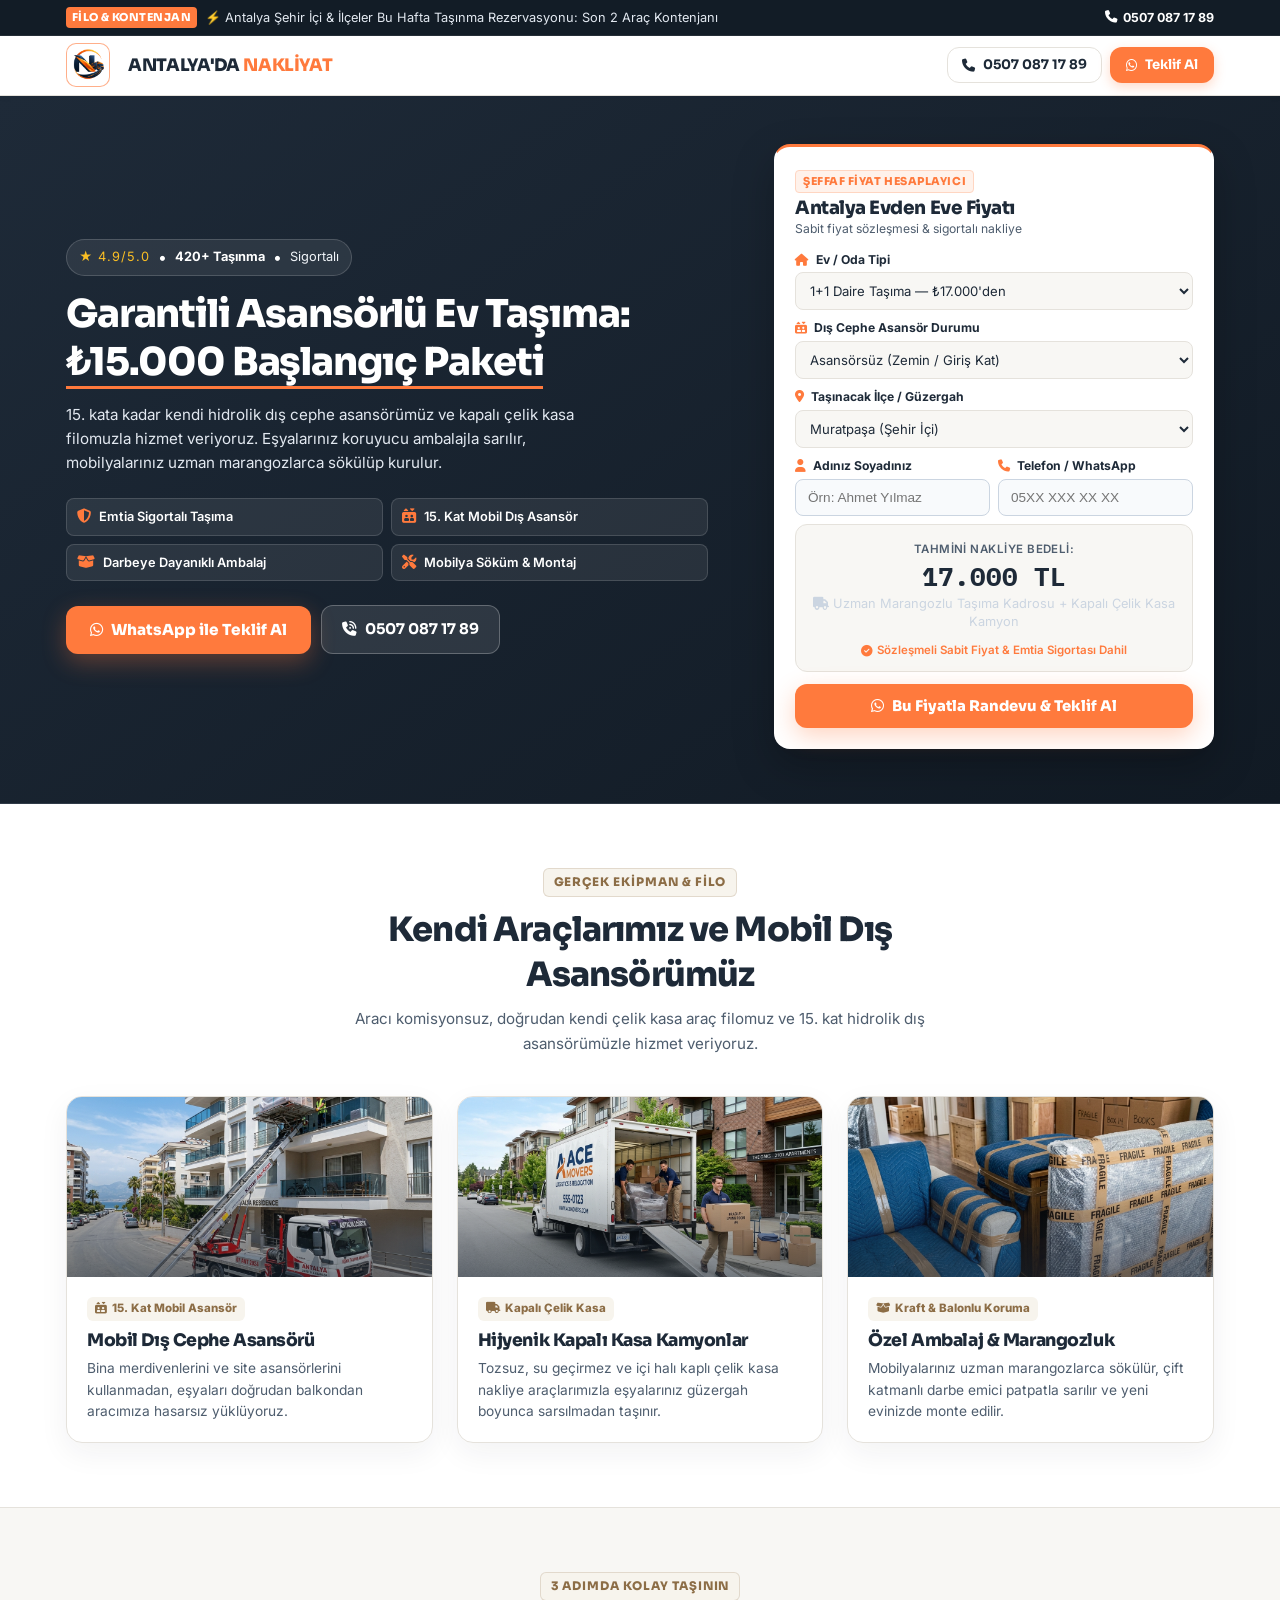
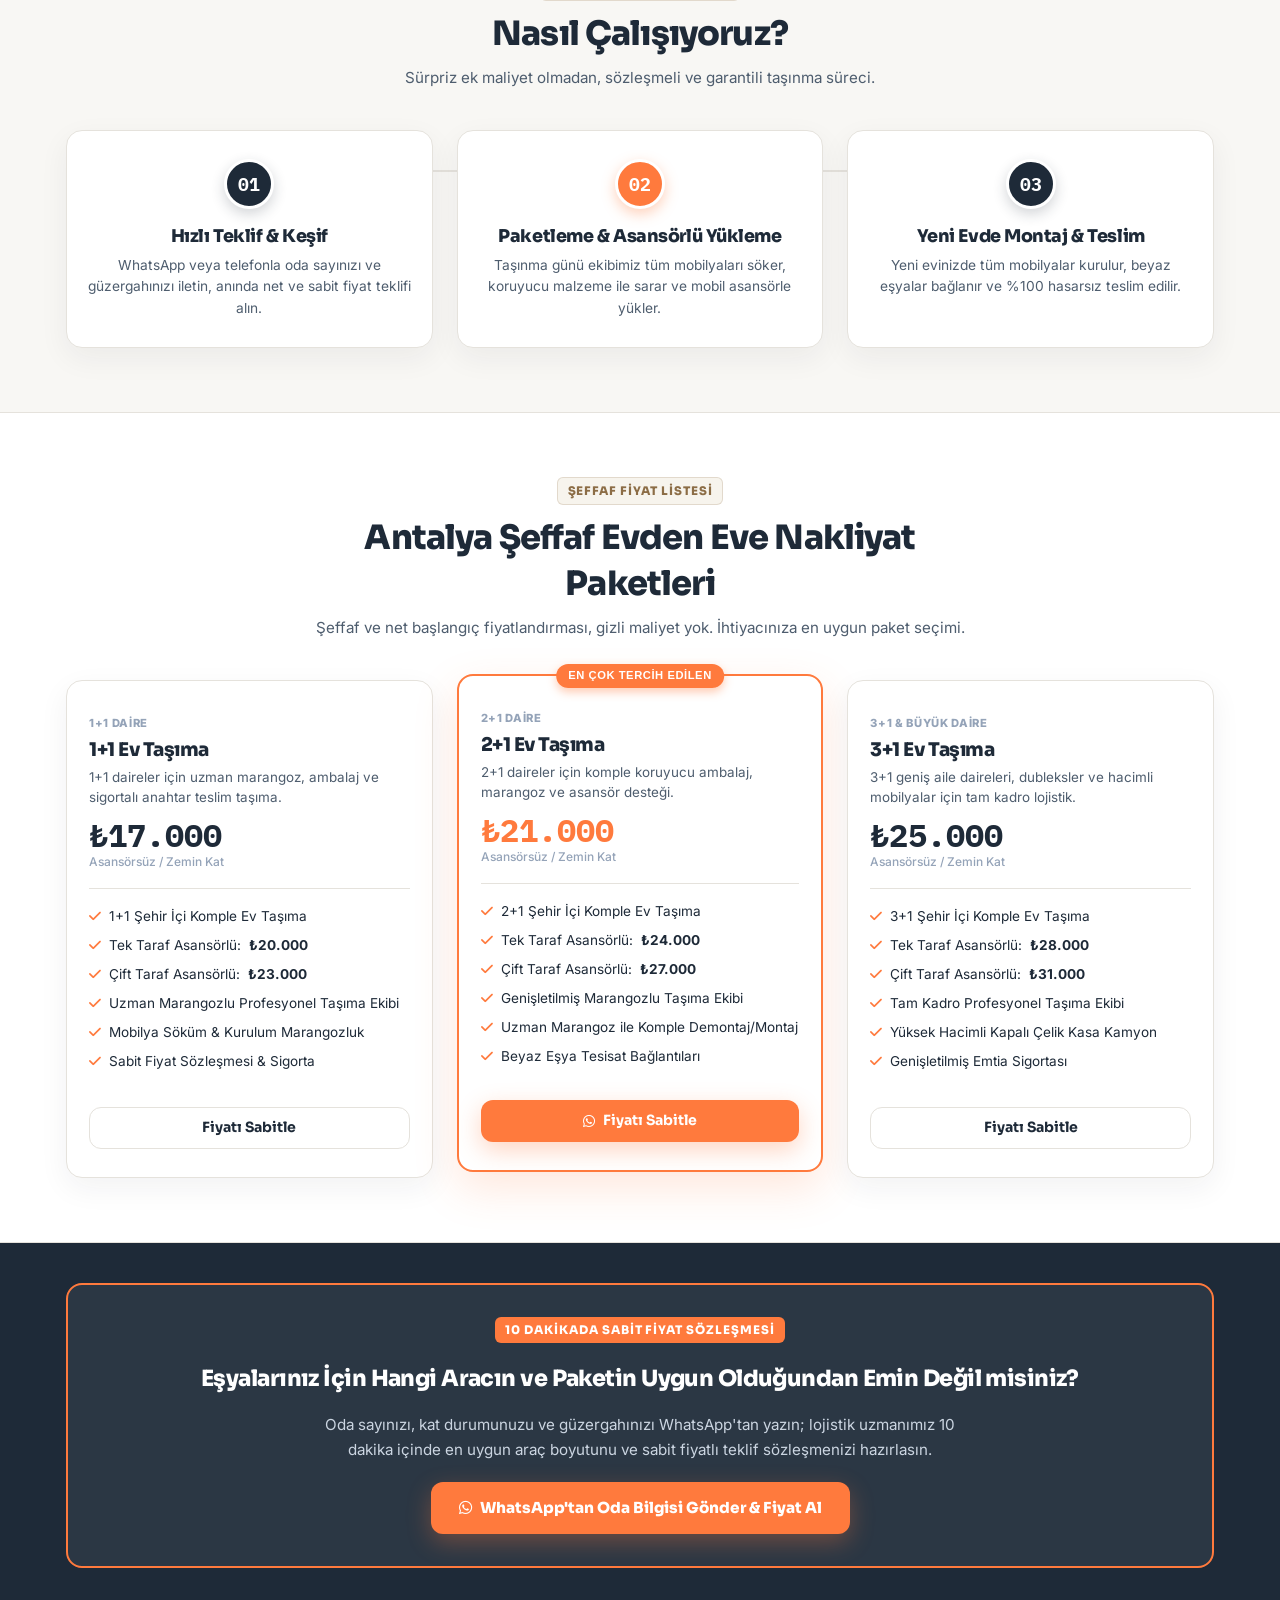
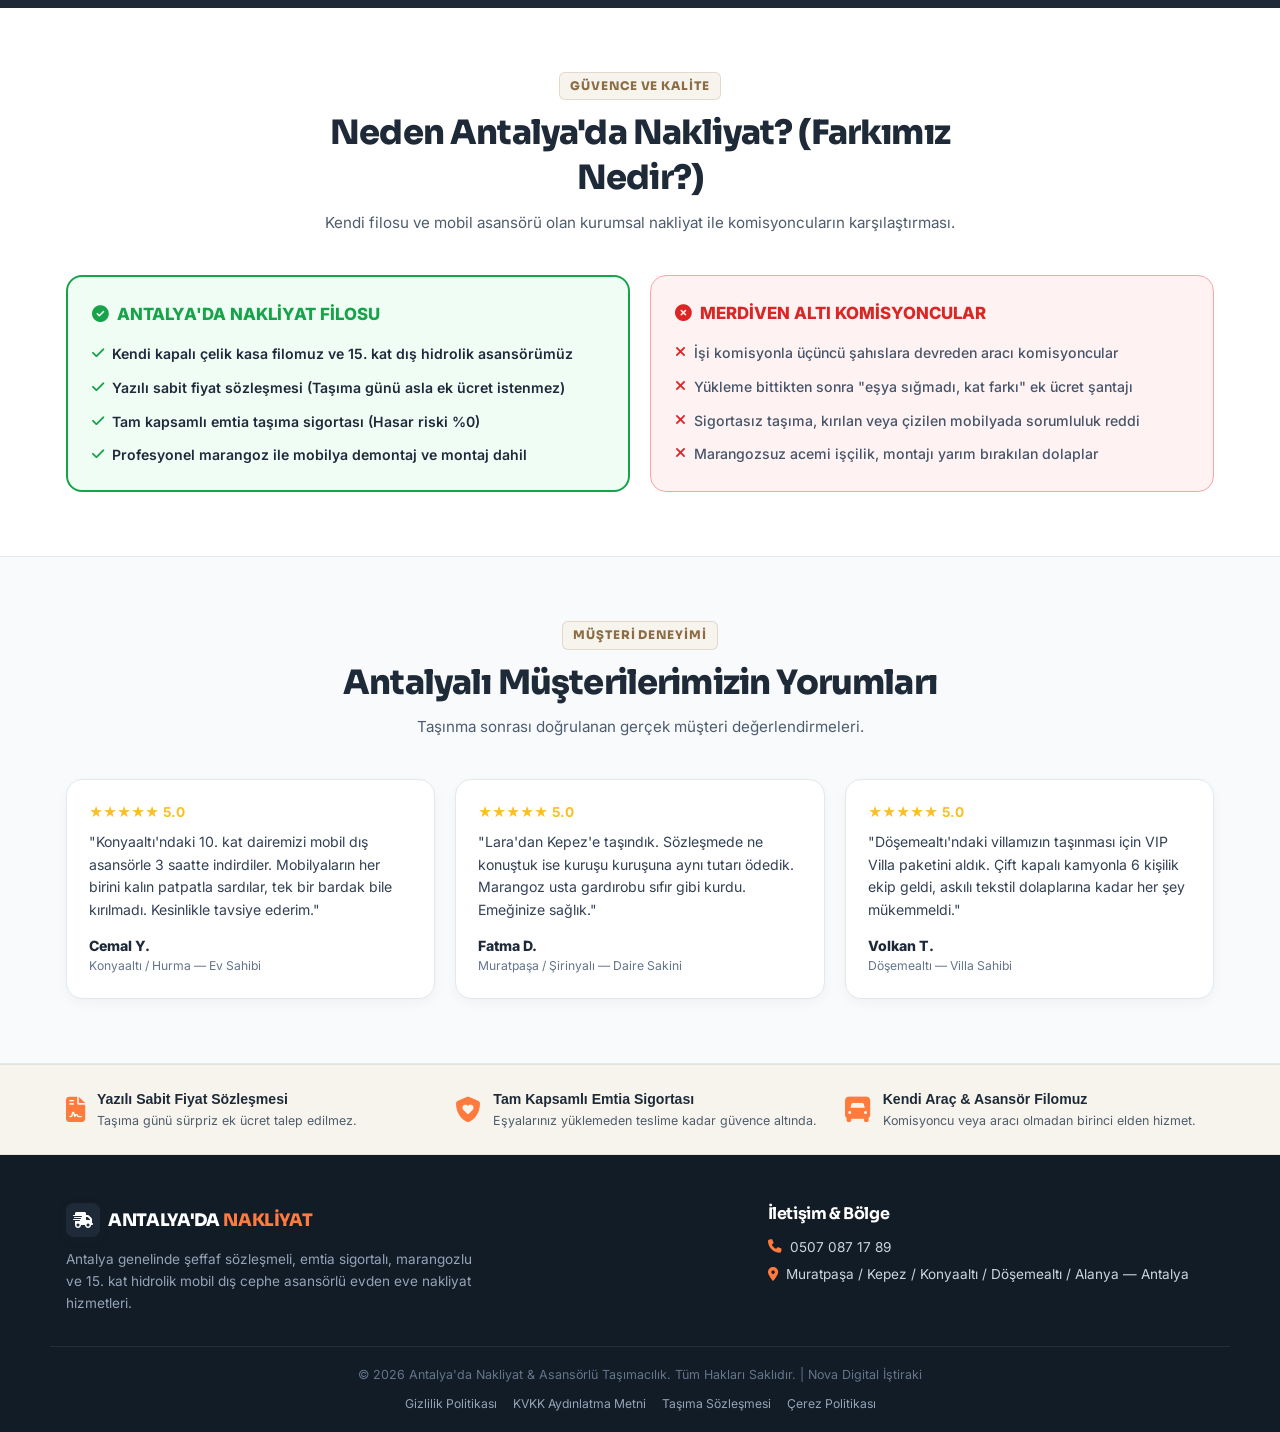
==== commit de0ab272: "feat(cro): add direct name & phone input form to calculator and use flexible team capacity without h" ====
--- a/index.html
+++ b/index.html
@@ -191,17 +191,17 @@
                 <div class="calc-top">
                     <span class="calc-tag">ŞEFFAF FİYAT HESAPLAYICI</span>
                     <h3>Antalya Evden Eve Fiyatı</h3>
-                    <p class="calc-sub">Sabit fiyat sözleşmesi & sigortalı nakliye</p>
+                    <p class="calc-sub">Sabit fiyat sözleşmesi &amp; sigortalı nakliye</p>
                 </div>
 
                 <form id="nakliyatForm" class="calc-form-clean">
                     <div class="field-box">
-                        <label for="calcRoom"><i class="fa-solid fa-house"></i> Ev / Oda Tipi &amp; Ekip Kapasitesi</label>
+                        <label for="calcRoom"><i class="fa-solid fa-house"></i> Ev / Oda Tipi</label>
                         <select id="calcRoom" class="select-clean">
-                            <option value="17000" data-workers="3" selected>1+1 Daire (3 Kişilik Ekip + Kamyon) — ₺17.000'den</option>
-                            <option value="21000" data-workers="4">2+1 Daire (4 Kişilik Ekip + Kamyon) — ₺21.000'den</option>
-                            <option value="25000" data-workers="5">3+1 Daire (5 Kişilik Ekip + Kamyon) — ₺25.000'den</option>
-                            <option value="31000" data-workers="6">4+1 &amp; Dubleks (6 Kişilik Ekip + Kamyon) — ₺31.000'den</option>
+                            <option value="17000" selected>1+1 Daire Taşıma — ₺17.000'den</option>
+                            <option value="21000">2+1 Daire Taşıma — ₺21.000'den</option>
+                            <option value="25000">3+1 Daire Taşıma — ₺25.000'den</option>
+                            <option value="31000">4+1 &amp; Dubleks / Villa — ₺31.000'den</option>
                         </select>
                     </div>
 
@@ -227,17 +227,28 @@
                         </select>
                     </div>
 
-                    <div class="price-output-box">
+                    <div style="display: grid; grid-template-columns: 1fr 1fr; gap: 8px; margin-bottom: 8px;">
+                        <div class="field-box" style="margin-bottom: 0;">
+                            <label for="calcName"><i class="fa-solid fa-user"></i> Adınız Soyadınız</label>
+                            <input type="text" id="calcName" placeholder="Örn: Ahmet Yılmaz" style="width: 100%; padding: 10px 12px; border-radius: 8px; border: 1.5px solid #CBD5E1; font-size: 0.85rem; background: #F8FAFC; color: #1E293B;">
+                        </div>
+                        <div class="field-box" style="margin-bottom: 0;">
+                            <label for="calcPhone"><i class="fa-solid fa-phone"></i> Telefon / WhatsApp</label>
+                            <input type="tel" id="calcPhone" placeholder="05XX XXX XX XX" style="width: 100%; padding: 10px 12px; border-radius: 8px; border: 1.5px solid #CBD5E1; font-size: 0.85rem; background: #F8FAFC; color: #1E293B;">
+                        </div>
+                    </div>
+
+                    <div class="price-output-box" style="margin-top: 6px;">
                         <span class="out-title">Tahmini Nakliye Bedeli:</span>
                         <div class="out-amount" id="totalNakliyatPrice">17.000 TL</div>
                         <div id="calcBreakdownNote" style="font-size: 0.8rem; color: #CBD5E1; margin: 4px 0 6px 0; line-height: 1.4;">
-                            <i class="fa-solid fa-users"></i> 3 Kişilik Profesyonel Ekip (Marangoz Dahil) + Kapalı Kasa Kamyon
+                            <i class="fa-solid fa-truck"></i> Uzman Marangozlu Taşıma Kadrosu + Kapalı Çelik Kasa Kamyon
                         </div>
                         <span class="out-sub"><i class="fa-solid fa-circle-check"></i> Sözleşmeli Sabit Fiyat &amp; Emtia Sigortası Dahil</span>
                     </div>
 
                     <button type="button" id="btnCalculateNakliyat" class="btn btn-hero-primary btn-block">
-                        <i class="fa-brands fa-whatsapp"></i> Bu Fiyatla Randevu Oluştur
+                        <i class="fa-brands fa-whatsapp"></i> Bu Fiyatla Randevu &amp; Teklif Al
                     </button>
                 </form>
             </div>
@@ -248,7 +259,7 @@
     <section class="section visual-proof-section">
         <div class="container">
             <div class="section-title text-center">
-                <span class="section-badge">GERÇEK EKİPMAN & FİLO</span>
+                <span class="section-badge">GERÇEK EKİPMAN &amp; FİLO</span>
                 <h2>Kendi Araçlarımız ve Mobil Dış Asansörümüz</h2>
                 <p>Aracı komisyonsuz, doğrudan kendi çelik kasa araç filomuz ve 15. kat hidrolik dış asansörümüzle hizmet veriyoruz.</p>
             </div>
@@ -284,8 +295,8 @@
                         <div class="visual-overlay"></div>
                     </div>
                     <div class="visual-info">
-                        <span class="visual-tag"><i class="fa-solid fa-box-open"></i> Kraft & Balonlu Koruma</span>
-                        <h3>Özel Ambalaj & Marangozluk</h3>
+                        <span class="visual-tag"><i class="fa-solid fa-box-open"></i> Kraft &amp; Balonlu Koruma</span>
+                        <h3>Özel Ambalaj &amp; Marangozluk</h3>
                         <p>Mobilyalarınız uzman marangozlarca sökülür, çift katmanlı darbe emici patpatla sarılır ve yeni evinizde monte edilir.</p>
                     </div>
                 </div>
@@ -307,17 +318,17 @@
                 <div class="process-grid">
                     <div class="process-card">
                         <div class="process-num">01</div>
-                        <h3>Hızlı Teklif & Keşif</h3>
+                        <h3>Hızlı Teklif &amp; Keşif</h3>
                         <p>WhatsApp veya telefonla oda sayınızı ve güzergahınızı iletin, anında net ve sabit fiyat teklifi alın.</p>
                     </div>
                     <div class="process-card">
                         <div class="process-num">02</div>
-                        <h3>Paketleme & Asansörlü Yükleme</h3>
+                        <h3>Paketleme &amp; Asansörlü Yükleme</h3>
                         <p>Taşınma günü ekibimiz tüm mobilyaları söker, koruyucu malzeme ile sarar ve mobil asansörle yükler.</p>
                     </div>
                     <div class="process-card">
                         <div class="process-num">03</div>
-                        <h3>Yeni Evde Montaj & Teslim</h3>
+                        <h3>Yeni Evde Montaj &amp; Teslim</h3>
                         <p>Yeni evinizde tüm mobilyalar kurulur, beyaz eşyalar bağlanır ve %100 hasarsız teslim edilir.</p>
                     </div>
                 </div>
@@ -350,7 +361,7 @@
                         <li><i class="fa-solid fa-check"></i> 1+1 Şehir İçi Komple Ev Taşıma</li>
                         <li><i class="fa-solid fa-check"></i> Tek Taraf Asansörlü: <strong>₺20.000</strong></li>
                         <li><i class="fa-solid fa-check"></i> Çift Taraf Asansörlü: <strong>₺23.000</strong></li>
-                        <li><i class="fa-solid fa-check"></i> Profesyonel <strong>3 Kişilik</strong> Taşıma Ekibi</li>
+                        <li><i class="fa-solid fa-check"></i> Uzman Marangozlu Profesyonel Taşıma Ekibi</li>
                         <li><i class="fa-solid fa-check"></i> Mobilya Söküm &amp; Kurulum Marangozluk</li>
                         <li><i class="fa-solid fa-check"></i> Sabit Fiyat Sözleşmesi &amp; Sigorta</li>
                     </ul>
@@ -375,7 +386,7 @@
                         <li><i class="fa-solid fa-check"></i> 2+1 Şehir İçi Komple Ev Taşıma</li>
                         <li><i class="fa-solid fa-check"></i> Tek Taraf Asansörlü: <strong>₺24.000</strong></li>
                         <li><i class="fa-solid fa-check"></i> Çift Taraf Asansörlü: <strong>₺27.000</strong></li>
-                        <li><i class="fa-solid fa-check"></i> Profesyonel <strong>4 Kişilik</strong> Taşıma Ekibi</li>
+                        <li><i class="fa-solid fa-check"></i> Genişletilmiş Marangozlu Taşıma Ekibi</li>
                         <li><i class="fa-solid fa-check"></i> Uzman Marangoz ile Komple Demontaj/Montaj</li>
                         <li><i class="fa-solid fa-check"></i> Beyaz Eşya Tesisat Bağlantıları</li>
                     </ul>
@@ -399,7 +410,7 @@
                         <li><i class="fa-solid fa-check"></i> 3+1 Şehir İçi Komple Ev Taşıma</li>
                         <li><i class="fa-solid fa-check"></i> Tek Taraf Asansörlü: <strong>₺28.000</strong></li>
                         <li><i class="fa-solid fa-check"></i> Çift Taraf Asansörlü: <strong>₺31.000</strong></li>
-                        <li><i class="fa-solid fa-check"></i> Profesyonel <strong>5 Kişilik</strong> Taşıma Ekibi</li>
+                        <li><i class="fa-solid fa-check"></i> Tam Kadro Profesyonel Taşıma Ekibi</li>
                         <li><i class="fa-solid fa-check"></i> Yüksek Hacimli Kapalı Çelik Kasa Kamyon</li>
                         <li><i class="fa-solid fa-check"></i> Genişletilmiş Emtia Sigortası</li>
                     </ul>
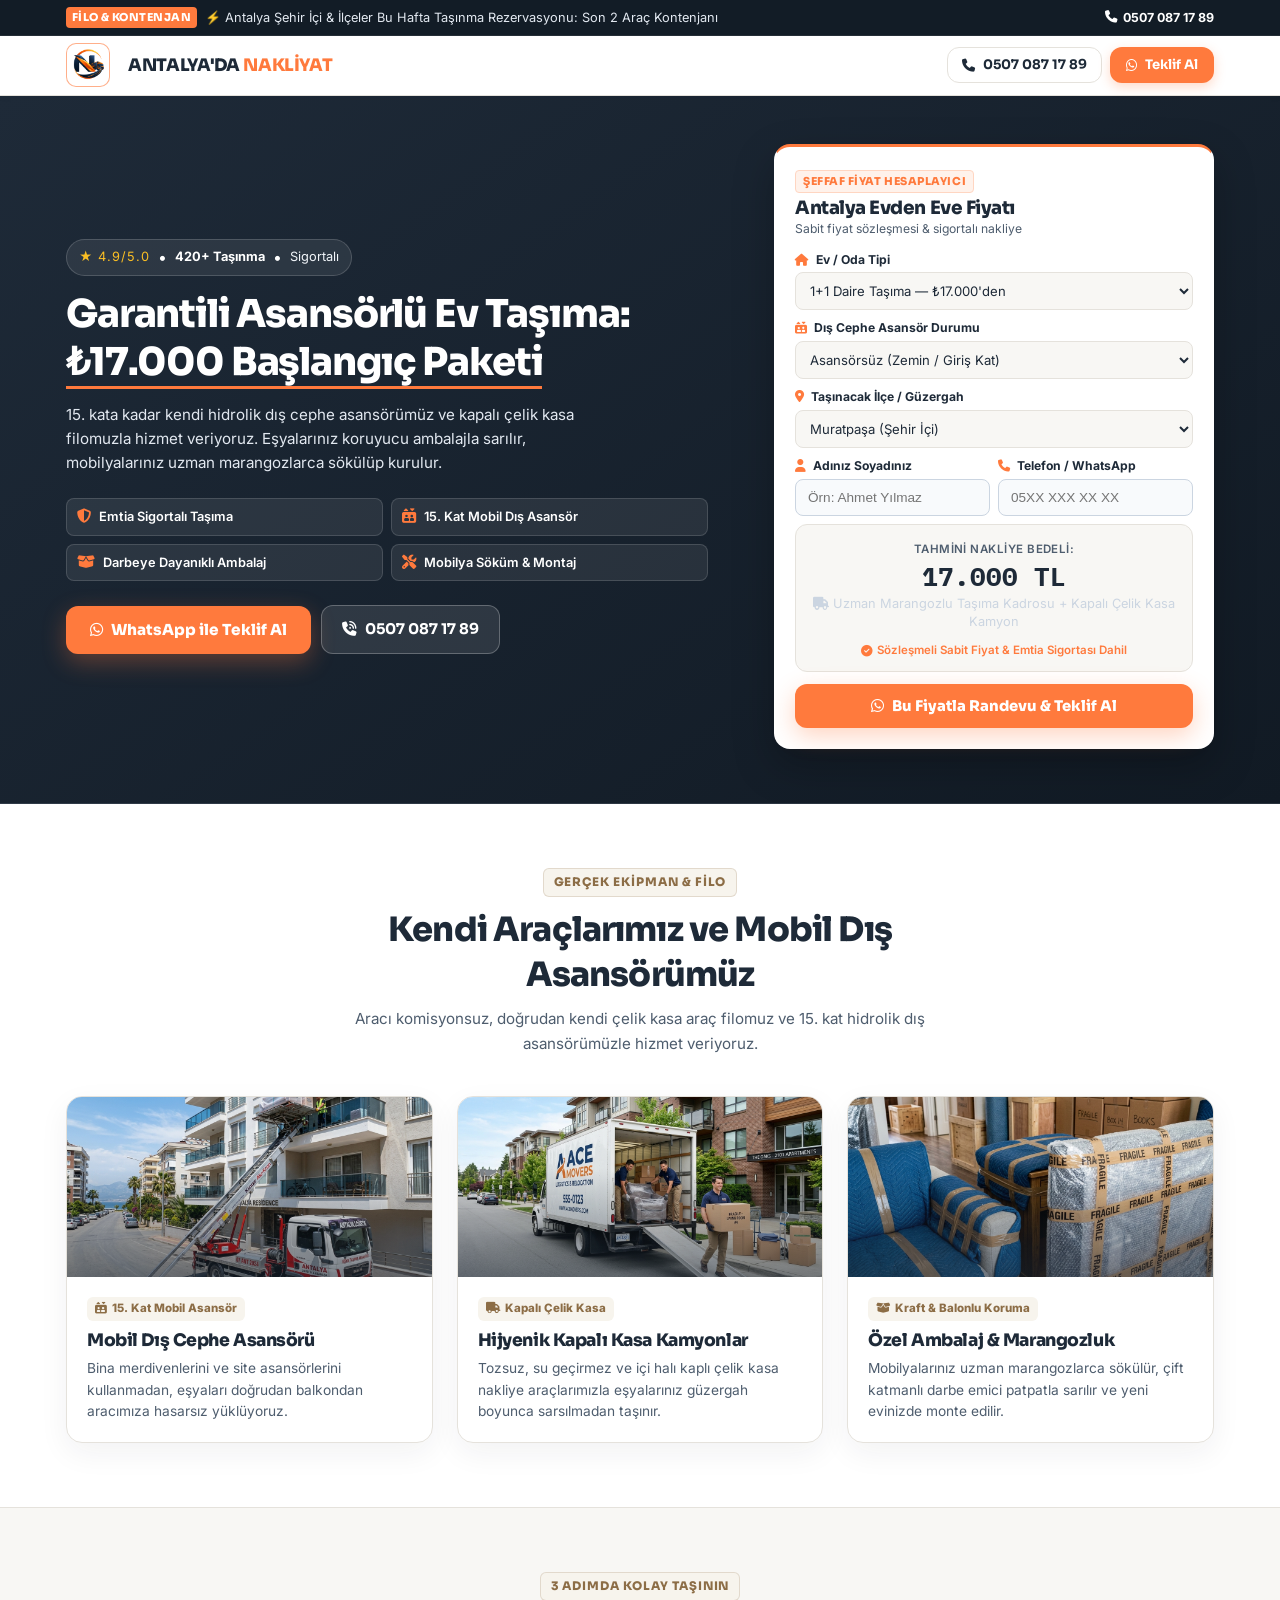
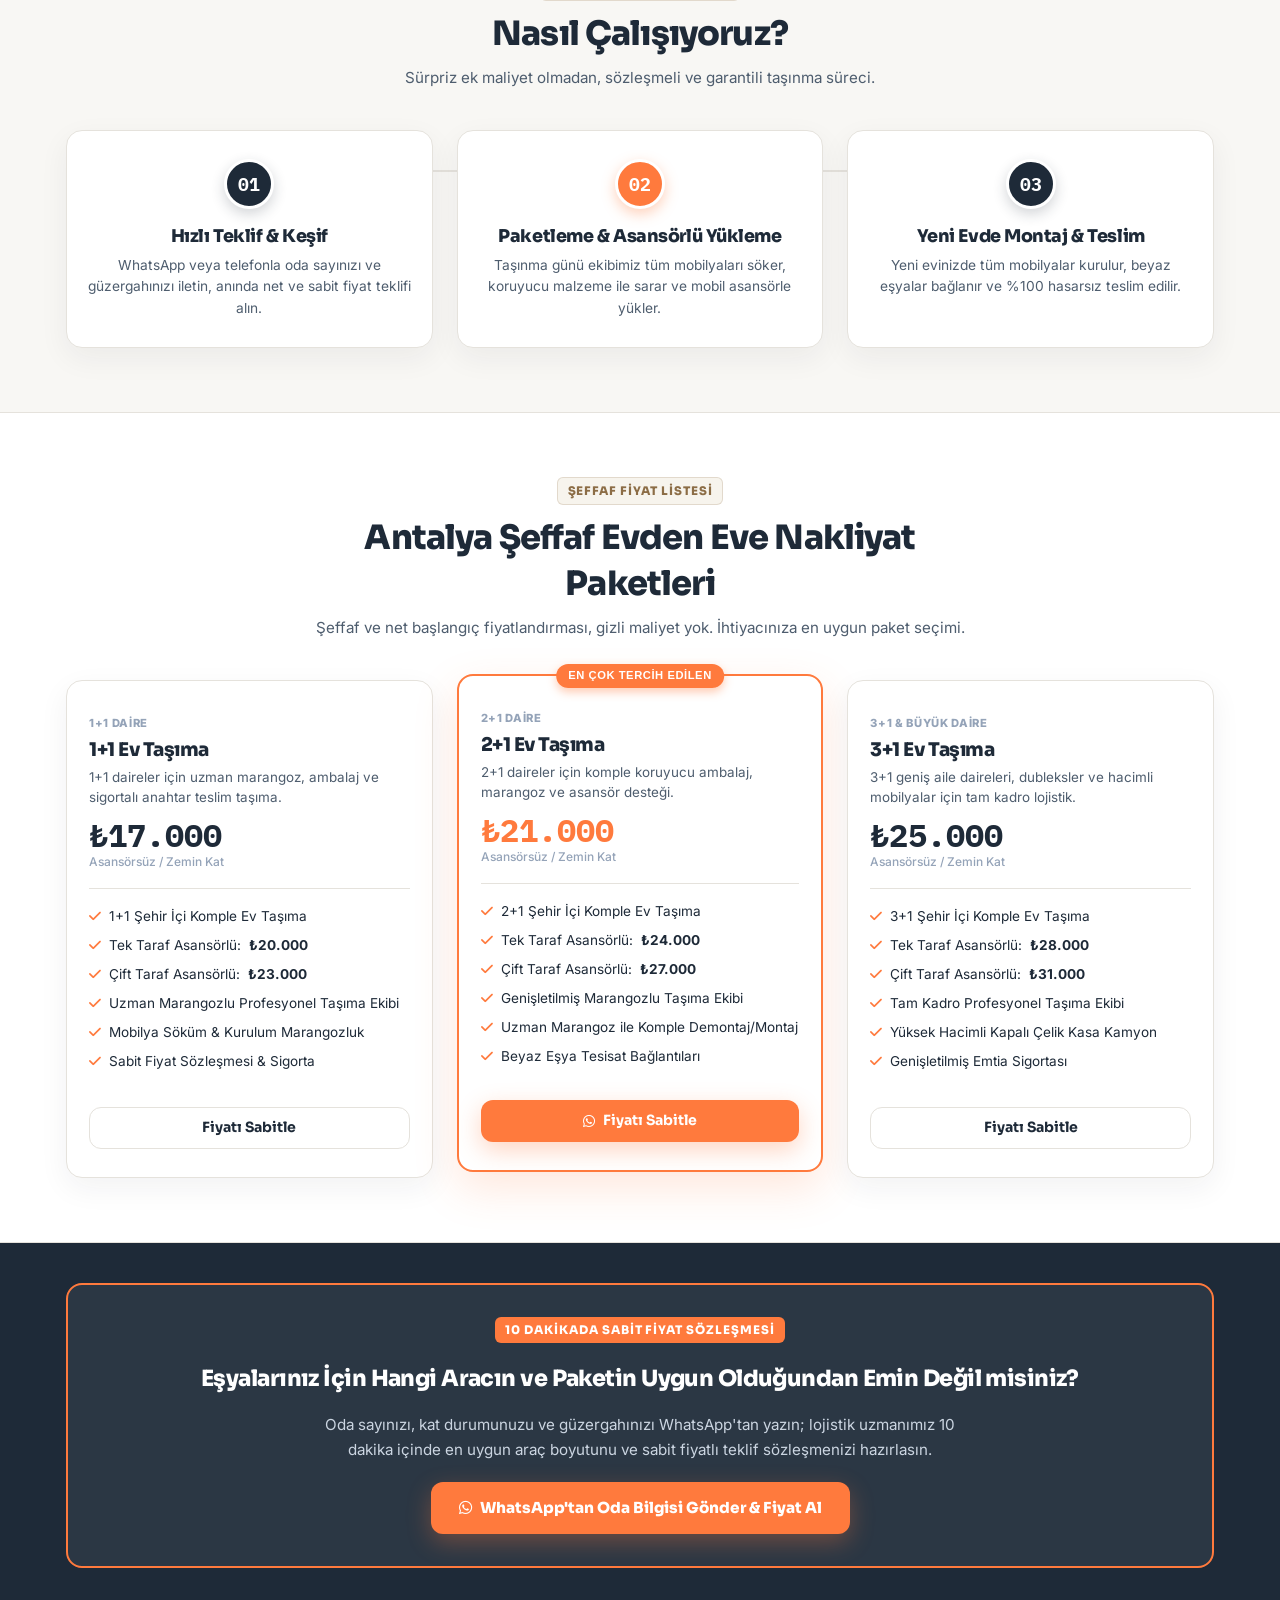
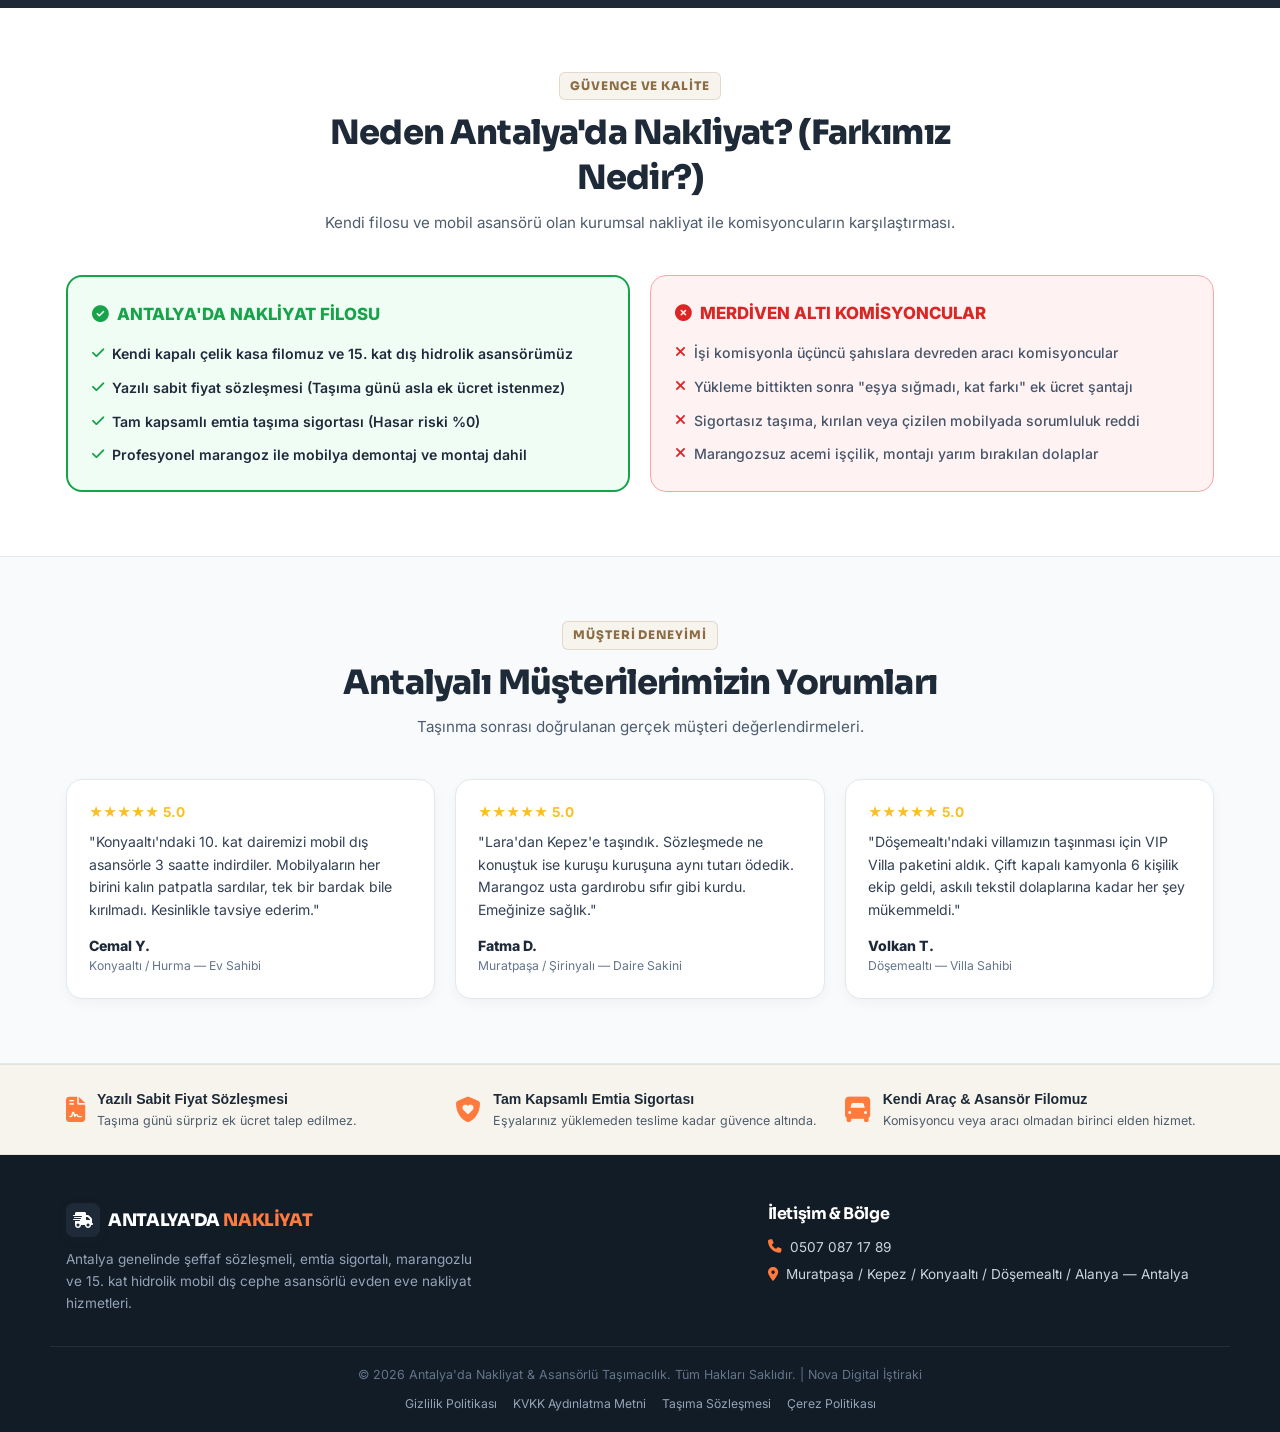
==== commit c95755f5: "fix(hero): update hero H1 headline and meta tags to 17.000 TL starting package" ====
--- a/index.html
+++ b/index.html
@@ -3,11 +3,11 @@
 <head>
     <meta charset="UTF-8">
     <meta name="viewport" content="width=device-width, initial-scale=1.0, viewport-fit=cover">
-    <title>Antalya'da Nakliyat | 15.000 TL Asansörlü Evden Eve Taşıma — Nova Lojistik</title>
-    <meta name="description" content="Antalya içi 15.000 TL'den başlayan paketlerle sigortalı, ambalajlı, marangozlu ve 15. kat mobil dış asansörlü evden eve nakliyat. Muratpaşa, Konyaaltı, Kepez.">
+    <title>Antalya'da Nakliyat | 17.000 TL Asansörlü Evden Eve Taşıma — Nova Lojistik</title>
+    <meta name="description" content="Antalya içi 17.000 TL'den başlayan paketlerle sigortalı, ambalajlı, marangozlu ve 15. kat mobil dış asansörlü evden eve nakliyat. Muratpaşa, Konyaaltı, Kepez.">
     <meta name="robots" content="index, follow, max-image-preview:large, max-snippet:-1, max-video-preview:-1">
     <meta name="google-site-verification" content="google683b96f9e18d1ed7">
-    <meta name="keywords" content="antalya evden eve nakliyat, antalya nakliye 15000, antalya asansörlü nakliyat, konyaaltı nakliyat, kepez ev taşıma, sigortalı nakliye antalya">
+    <meta name="keywords" content="antalya evden eve nakliyat, antalya nakliye 17000, antalya asansörlü nakliyat, konyaaltı nakliyat, kepez ev taşıma, sigortalı nakliye antalya">
     
     <!-- Google tag (gtag.js) -->
     <script async src="https://www.googletagmanager.com/gtag/js?id=G-0QV57408SD"></script>
@@ -21,7 +21,7 @@
     <link rel="canonical" href="https://antalyadanakliyat.com.tr/">
     
     <!-- OpenGraph -->
-    <meta property="og:title" content="Antalya'da Nakliyat | 15.000 TL Asansörlü Evden Eve Taşıma">
+    <meta property="og:title" content="Antalya'da Nakliyat | 17.000 TL Asansörlü Evden Eve Taşıma">
     <meta property="og:description" content="Emtia sigortalı, ambalajlı ve 15. kat mobil dış asansörlü profesyonel evden eve nakliyat.">
     <meta property="og:url" content="https://antalyadanakliyat.com.tr/">
     <meta property="og:type" content="website">
@@ -29,15 +29,15 @@
     <!-- OPEN GRAPH / SOCIAL -->
     <meta property="og:type" content="website">
     <meta property="og:url" content="https://antalyadanakliyat.com.tr/">
-    <meta property="og:title" content="Antalya'da Nakliyat | 15.000 TL Asansörlü Evden Eve Taşıma">
-    <meta property="og:description" content="Antalya içi 15.000 TL'den başlayan paketlerle sigortalı, ambalajlı, marangozlu ve 15. kat mobil dış asansörlü evden eve nakliyat.">
+    <meta property="og:title" content="Antalya'da Nakliyat | 17.000 TL Asansörlü Evden Eve Taşıma">
+    <meta property="og:description" content="Antalya içi 17.000 TL'den başlayan paketlerle sigortalı, ambalajlı, marangozlu ve 15. kat mobil dış asansörlü evden eve nakliyat.">
     <meta property="og:image" content="https://antalyadanakliyat.com.tr/images/nakliyat_asansor.jpg">
     <meta property="og:site_name" content="Antalya'da Nakliyat">
     <meta property="og:locale" content="tr_TR">
 
     <!-- TWITTER CARD -->
     <meta name="twitter:card" content="summary_large_image">
-    <meta name="twitter:title" content="Antalya'da Nakliyat | 15.000 TL Asansörlü Taşıma">
+    <meta name="twitter:title" content="Antalya'da Nakliyat | 17.000 TL Asansörlü Taşıma">
     <meta name="twitter:description" content="Antalya sigortalı, marangozlu ve 15. kat dış asansörlü evden eve nakliyat hizmeti.">
     <meta name="twitter:image" content="https://antalyadanakliyat.com.tr/images/nakliyat_asansor.jpg">
 
@@ -148,7 +148,7 @@
                 </div>
 
                 <h1 class="hero-h1">
-                    Garantili Asansörlü Ev Taşıma: <span class="hero-accent">₺15.000 Başlangıç Paketi</span>
+                    Garantili Asansörlü Ev Taşıma: <span class="hero-accent">₺17.000 Başlangıç Paketi</span>
                 </h1>
 
                 <p class="hero-desc">
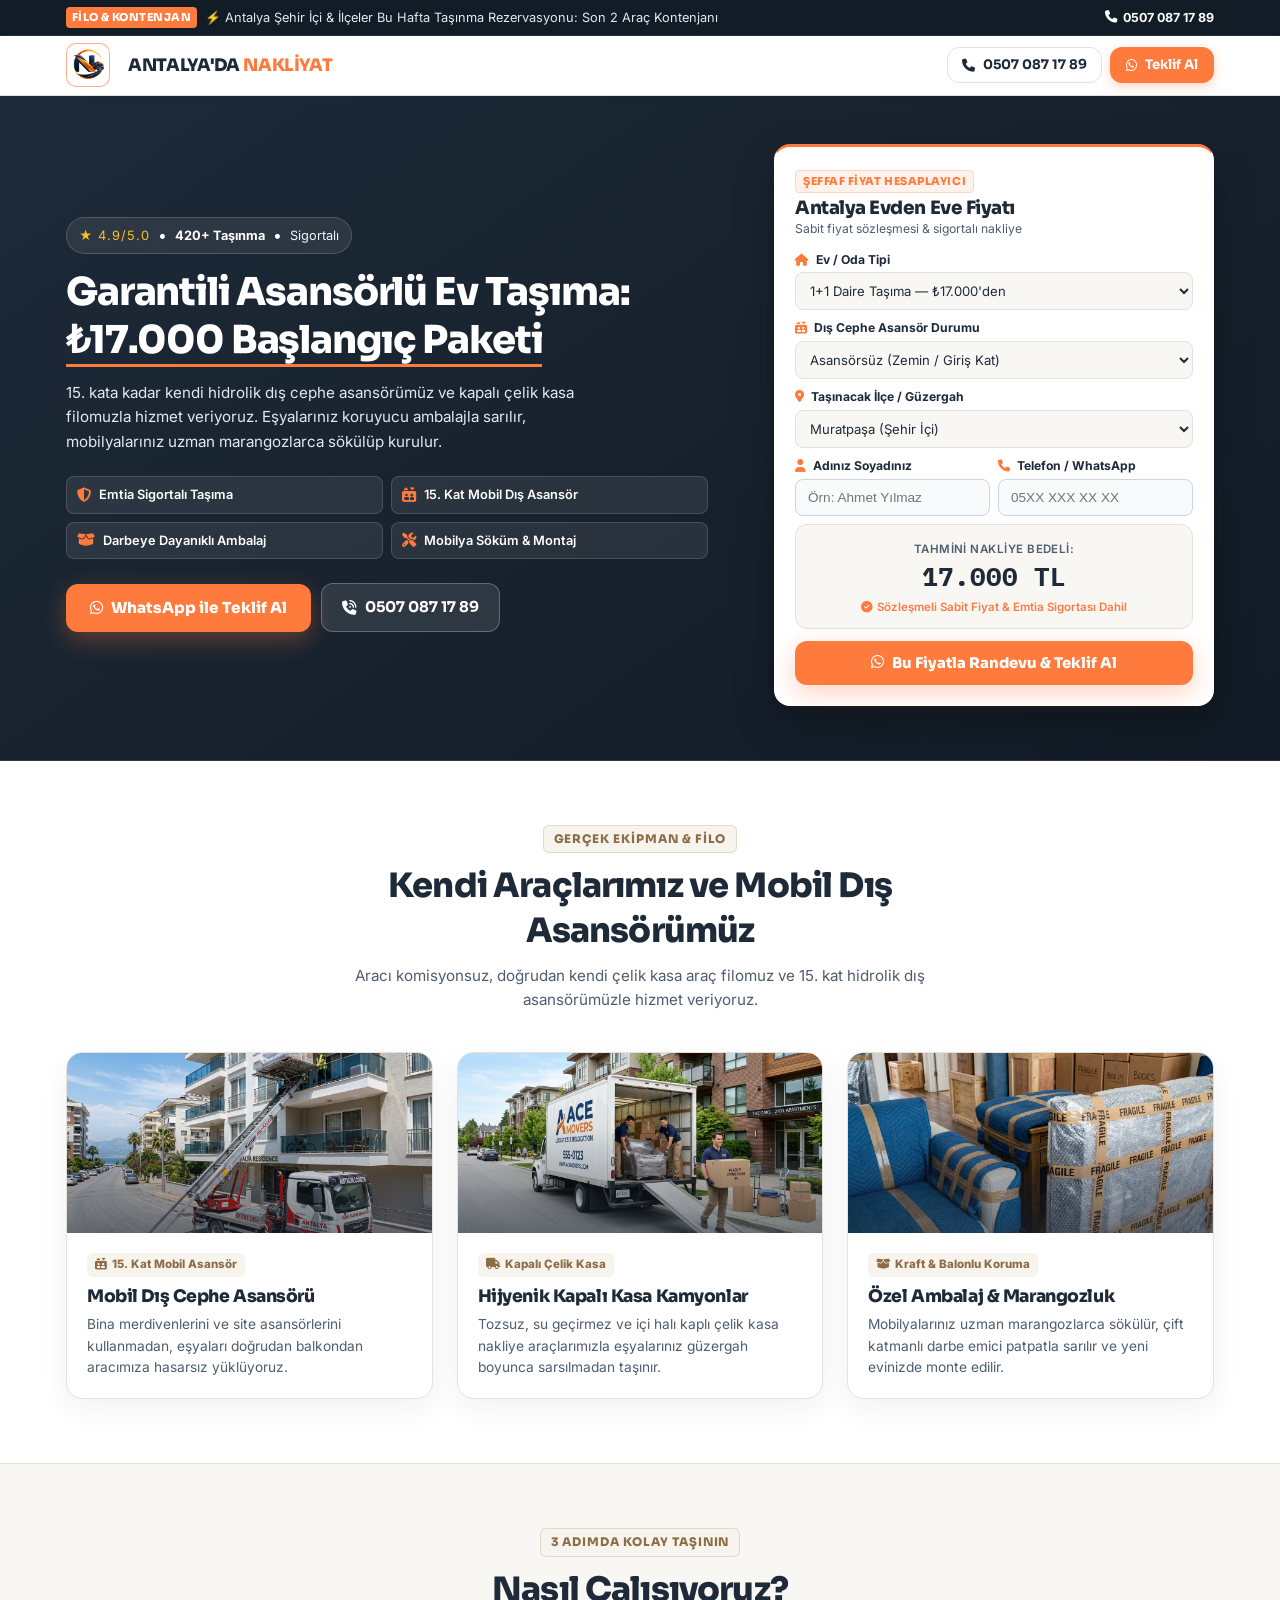
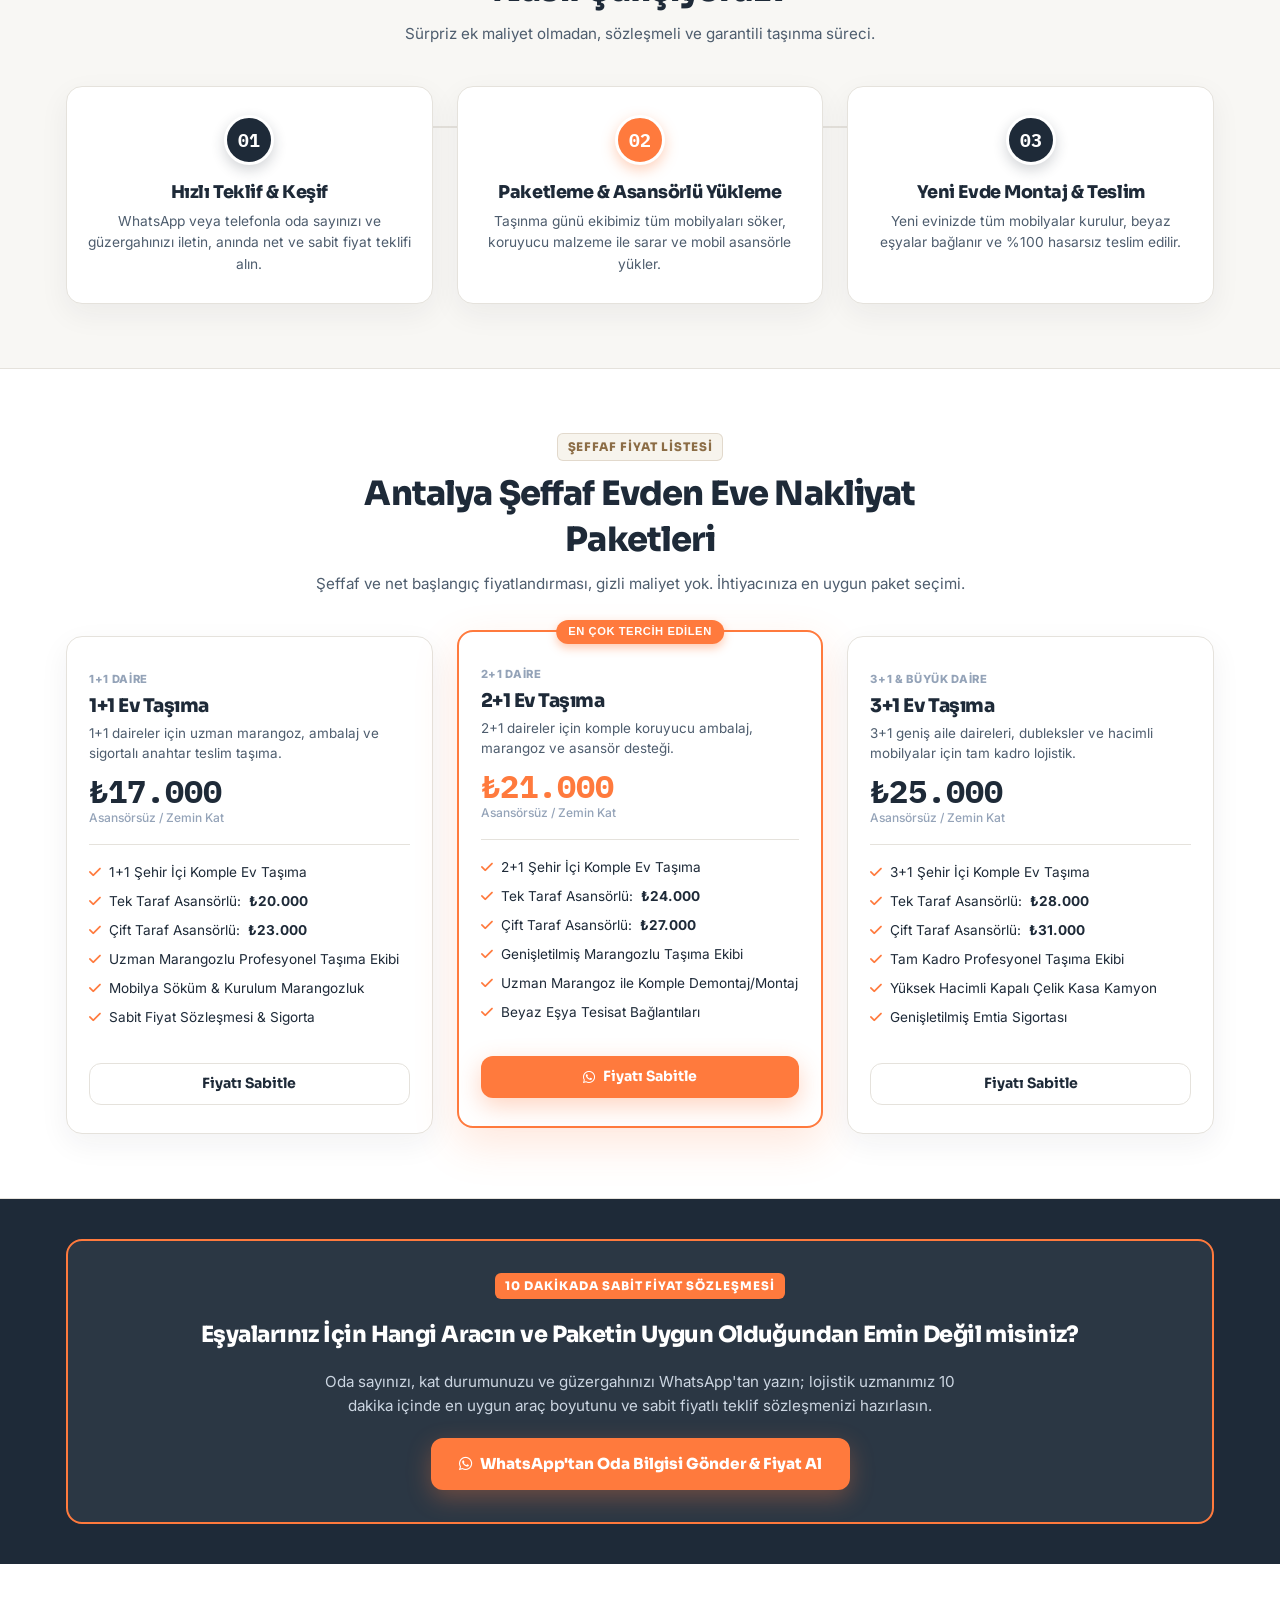
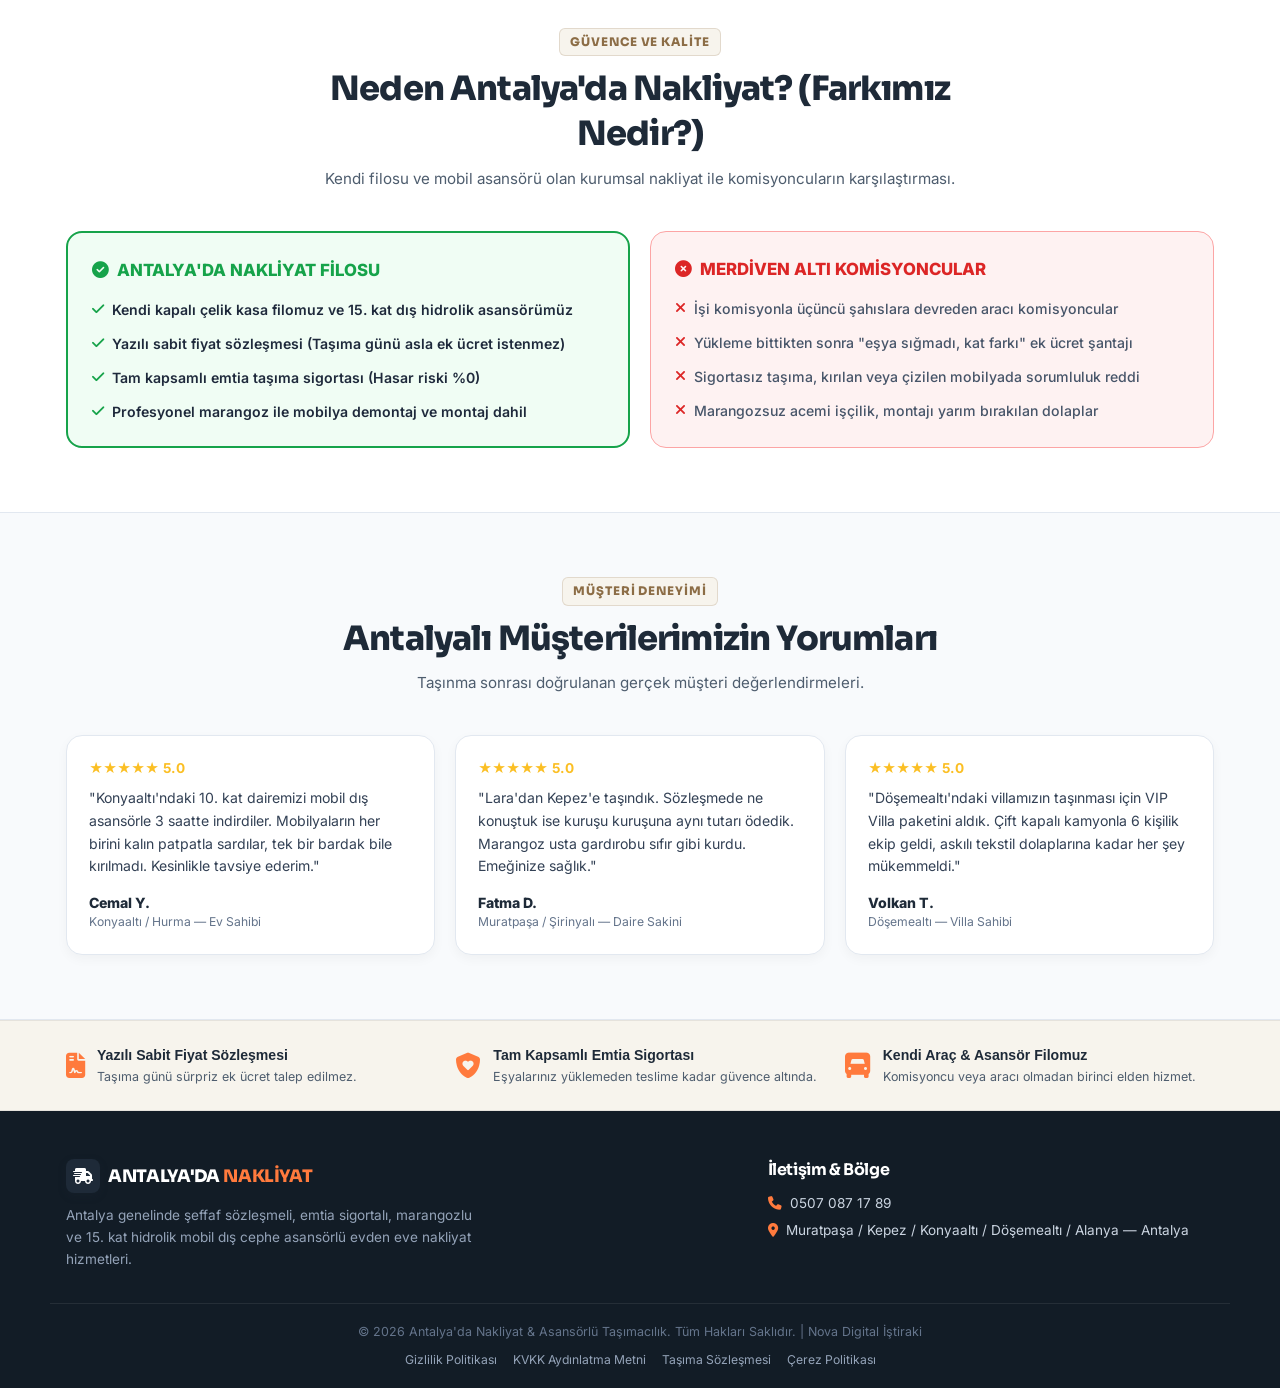
==== commit c2520e1c: "clean(ui): remove unnecessary breakdown text from transparent price calculator" ====
--- a/index.html
+++ b/index.html
@@ -241,9 +241,6 @@
                     <div class="price-output-box" style="margin-top: 6px;">
                         <span class="out-title">Tahmini Nakliye Bedeli:</span>
                         <div class="out-amount" id="totalNakliyatPrice">17.000 TL</div>
-                        <div id="calcBreakdownNote" style="font-size: 0.8rem; color: #CBD5E1; margin: 4px 0 6px 0; line-height: 1.4;">
-                            <i class="fa-solid fa-truck"></i> Uzman Marangozlu Taşıma Kadrosu + Kapalı Çelik Kasa Kamyon
-                        </div>
                         <span class="out-sub"><i class="fa-solid fa-circle-check"></i> Sözleşmeli Sabit Fiyat &amp; Emtia Sigortası Dahil</span>
                     </div>
 
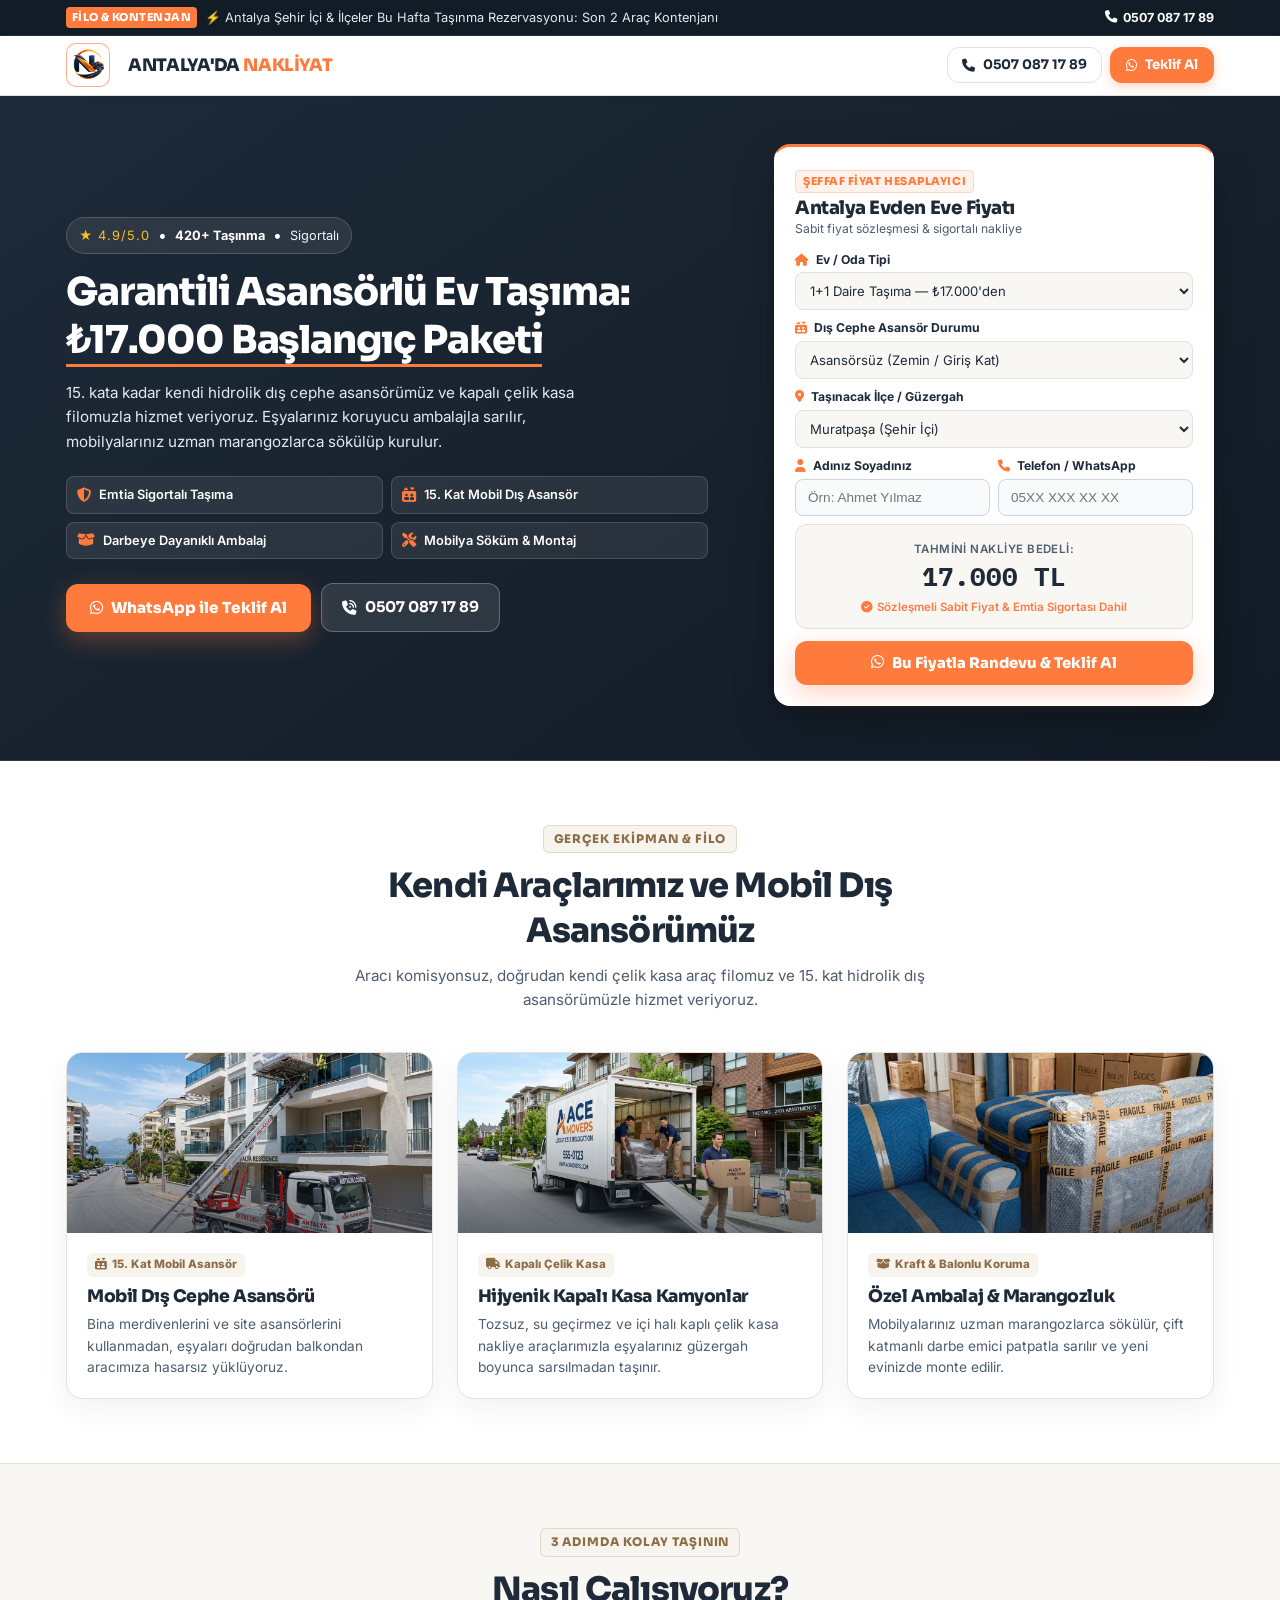
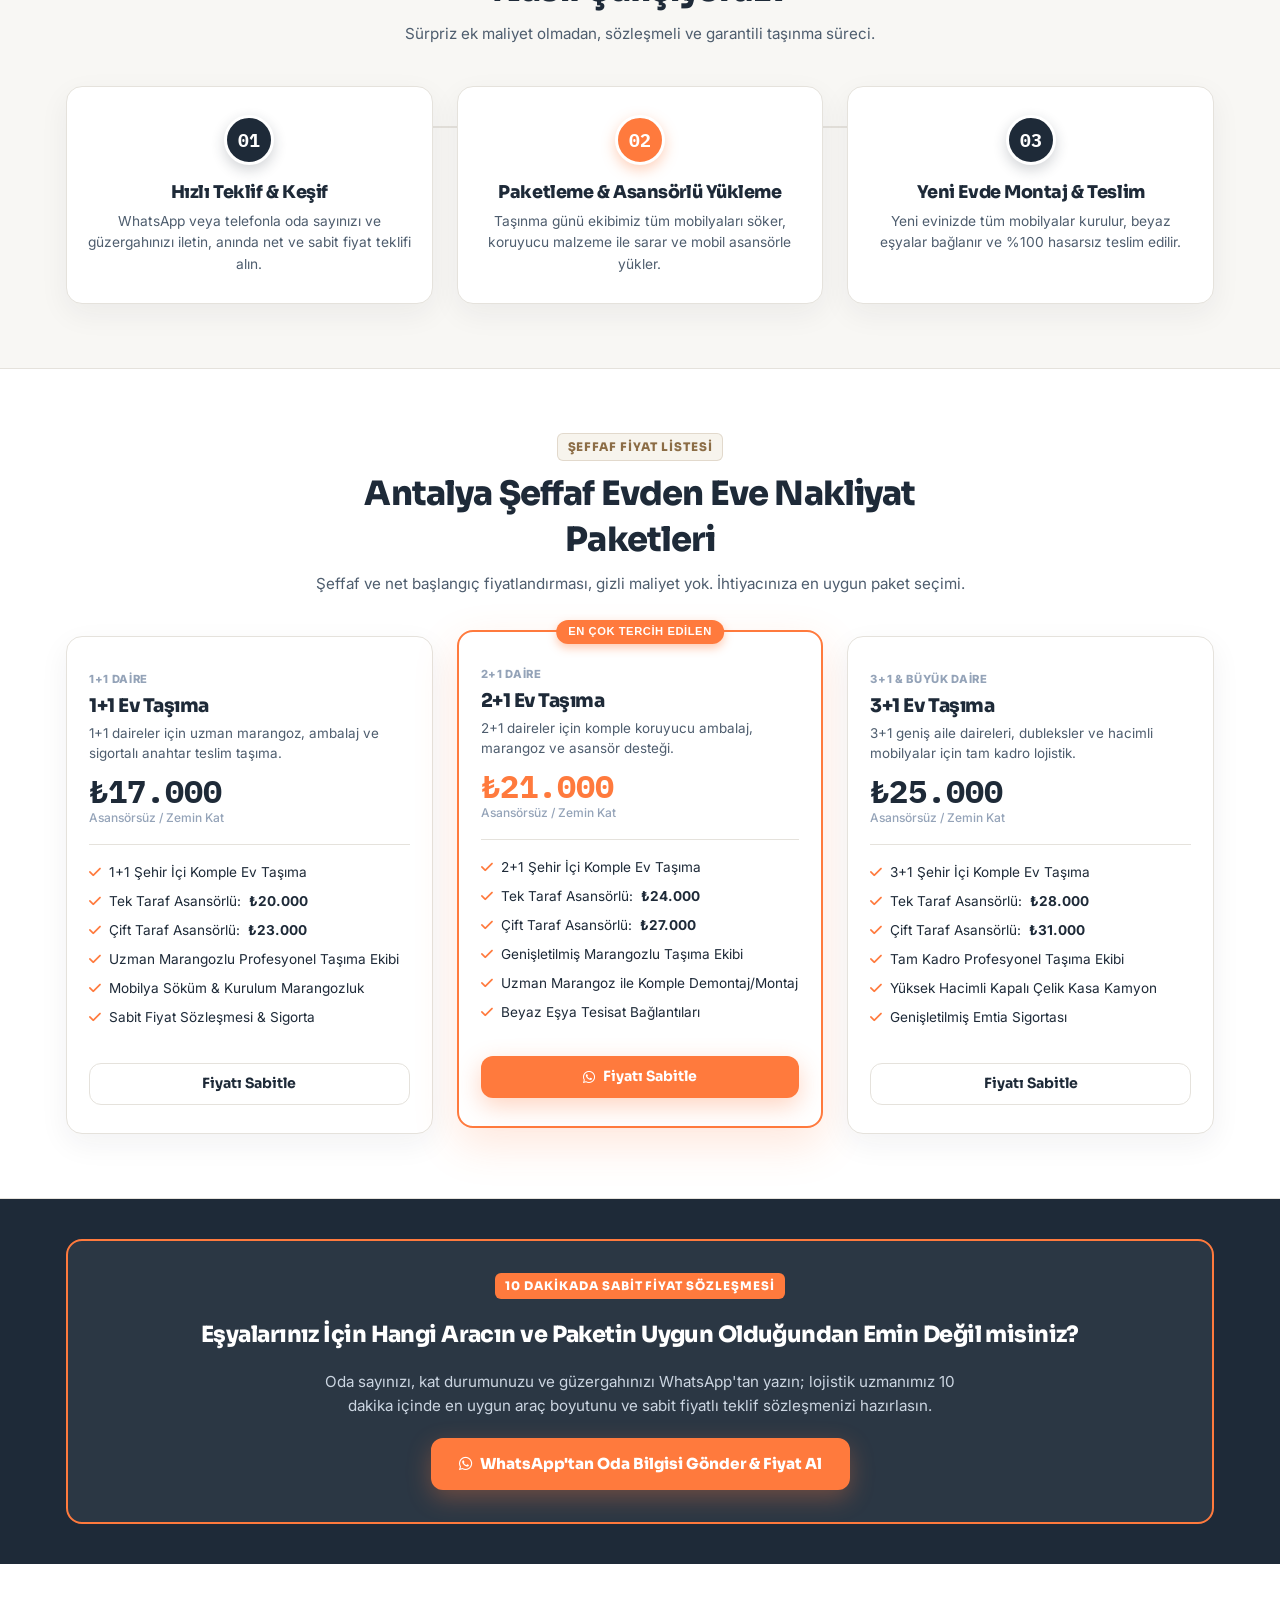
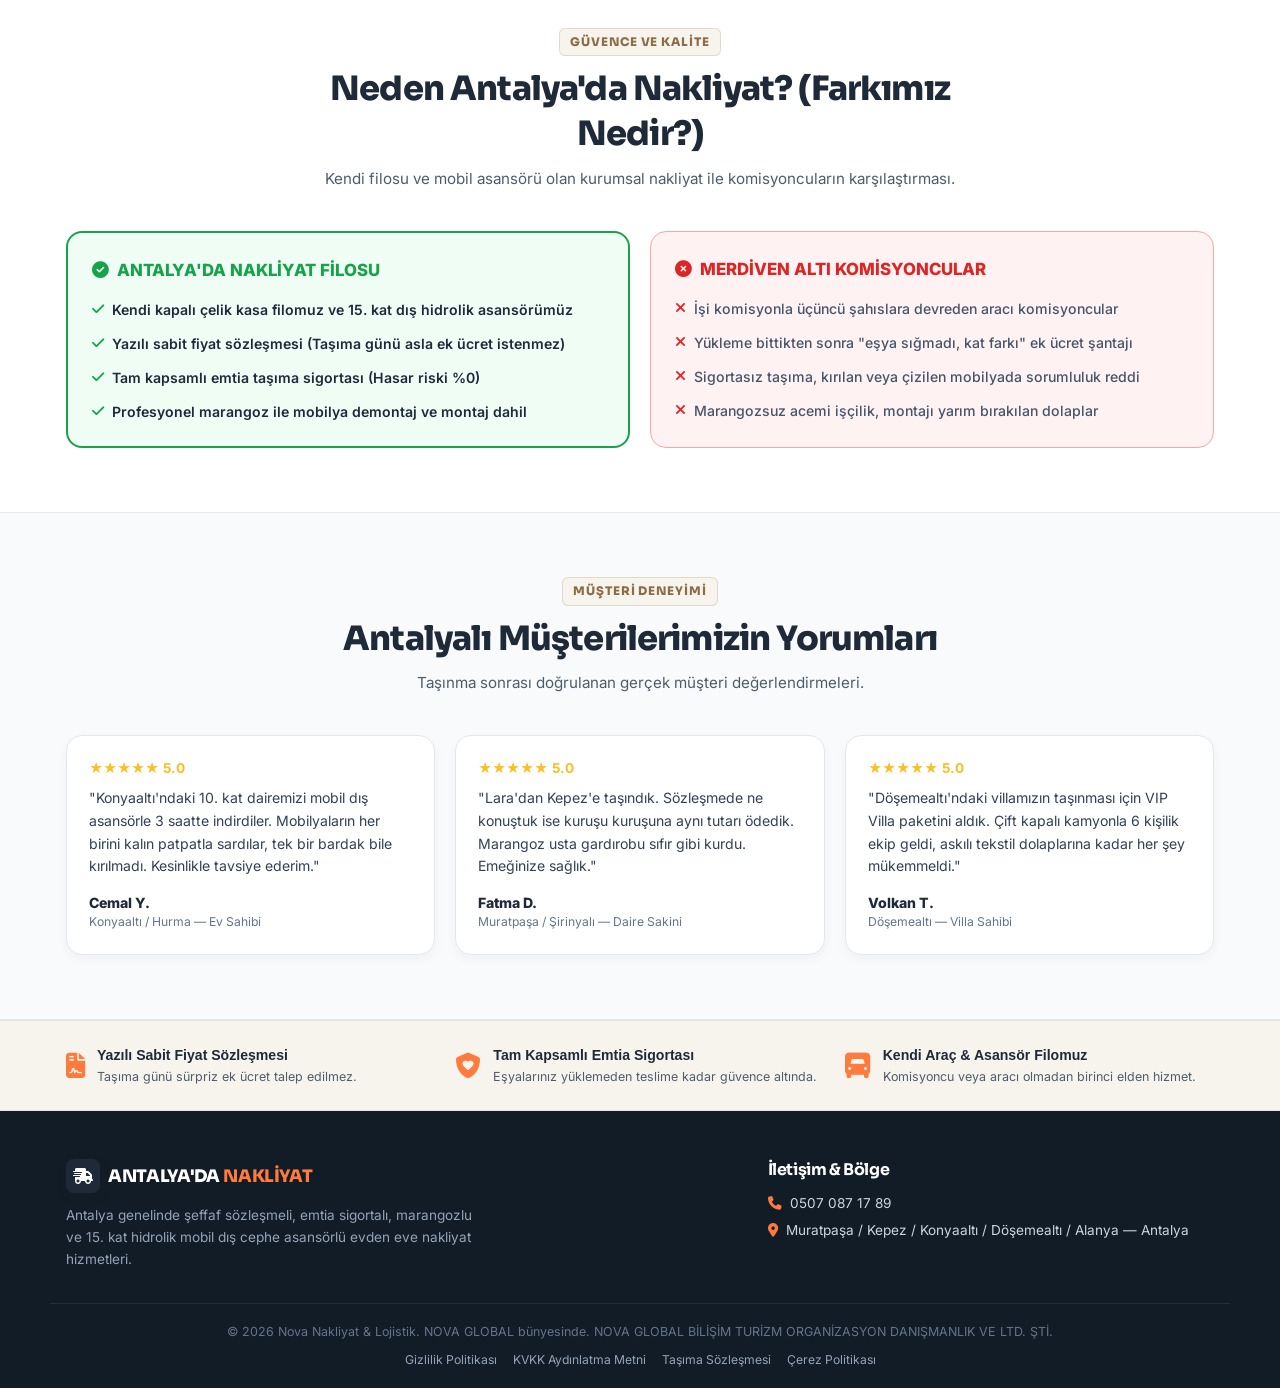
==== commit 2fa7f618: "corporate: standardize footer under NOVA GLOBAL + parentOrganization + remove fake aggregateRating" ====
--- a/index.html
+++ b/index.html
@@ -83,17 +83,19 @@
             "longitude": 30.6558
           },
           "areaServed": ["Muratpaşa", "Kepez", "Konyaaltı", "Döşemealtı", "Alanya", "Manavgat", "Kemer"],
-          "aggregateRating": {
-            "@type": "AggregateRating",
-            "ratingValue": "4.9",
-            "reviewCount": "420",
-            "bestRating": "5"
-          },
           "openingHoursSpecification": {
             "@type": "OpeningHoursSpecification",
             "dayOfWeek": ["Monday", "Tuesday", "Wednesday", "Thursday", "Friday", "Saturday", "Sunday"],
             "opens": "07:00",
             "closes": "23:00"
+          },
+          "parentOrganization": {
+            "@type": "Organization",
+            "@id": "https://novadigital.com.tr/#organization",
+            "name": "NOVA GLOBAL",
+            "alternateName": ["NOVA GRUP", "NOVA GROUP"],
+            "legalName": "NOVA GLOBAL BİLİŞİM TURİZM ORGANİZASYON DANIŞMANLIK VE LİMİTED ŞİRKETİ",
+            "url": "https://novadigital.com.tr"
           }
         }
       ]
@@ -557,7 +559,7 @@
         </div>
         <div class="footer-copy">
             <div class="container text-center">
-                <p>© 2026 Antalya'da Nakliyat & Asansörlü Taşımacılık. Tüm Hakları Saklıdır. | Nova Digital İştiraki</p>
+                <p>© 2026 Nova Nakliyat & Lojistik. NOVA GLOBAL bünyesinde. NOVA GLOBAL BİLİŞİM TURİZM ORGANİZASYON DANIŞMANLIK VE LTD. ŞTİ.</p>
                 <div style="margin-top: 10px; font-size: 0.76rem; color: #94A3B8; display: flex; justify-content: center; gap: 16px; flex-wrap: wrap;">
                     <span>Gizlilik Politikası</span>
                     <span>KVKK Aydınlatma Metni</span>
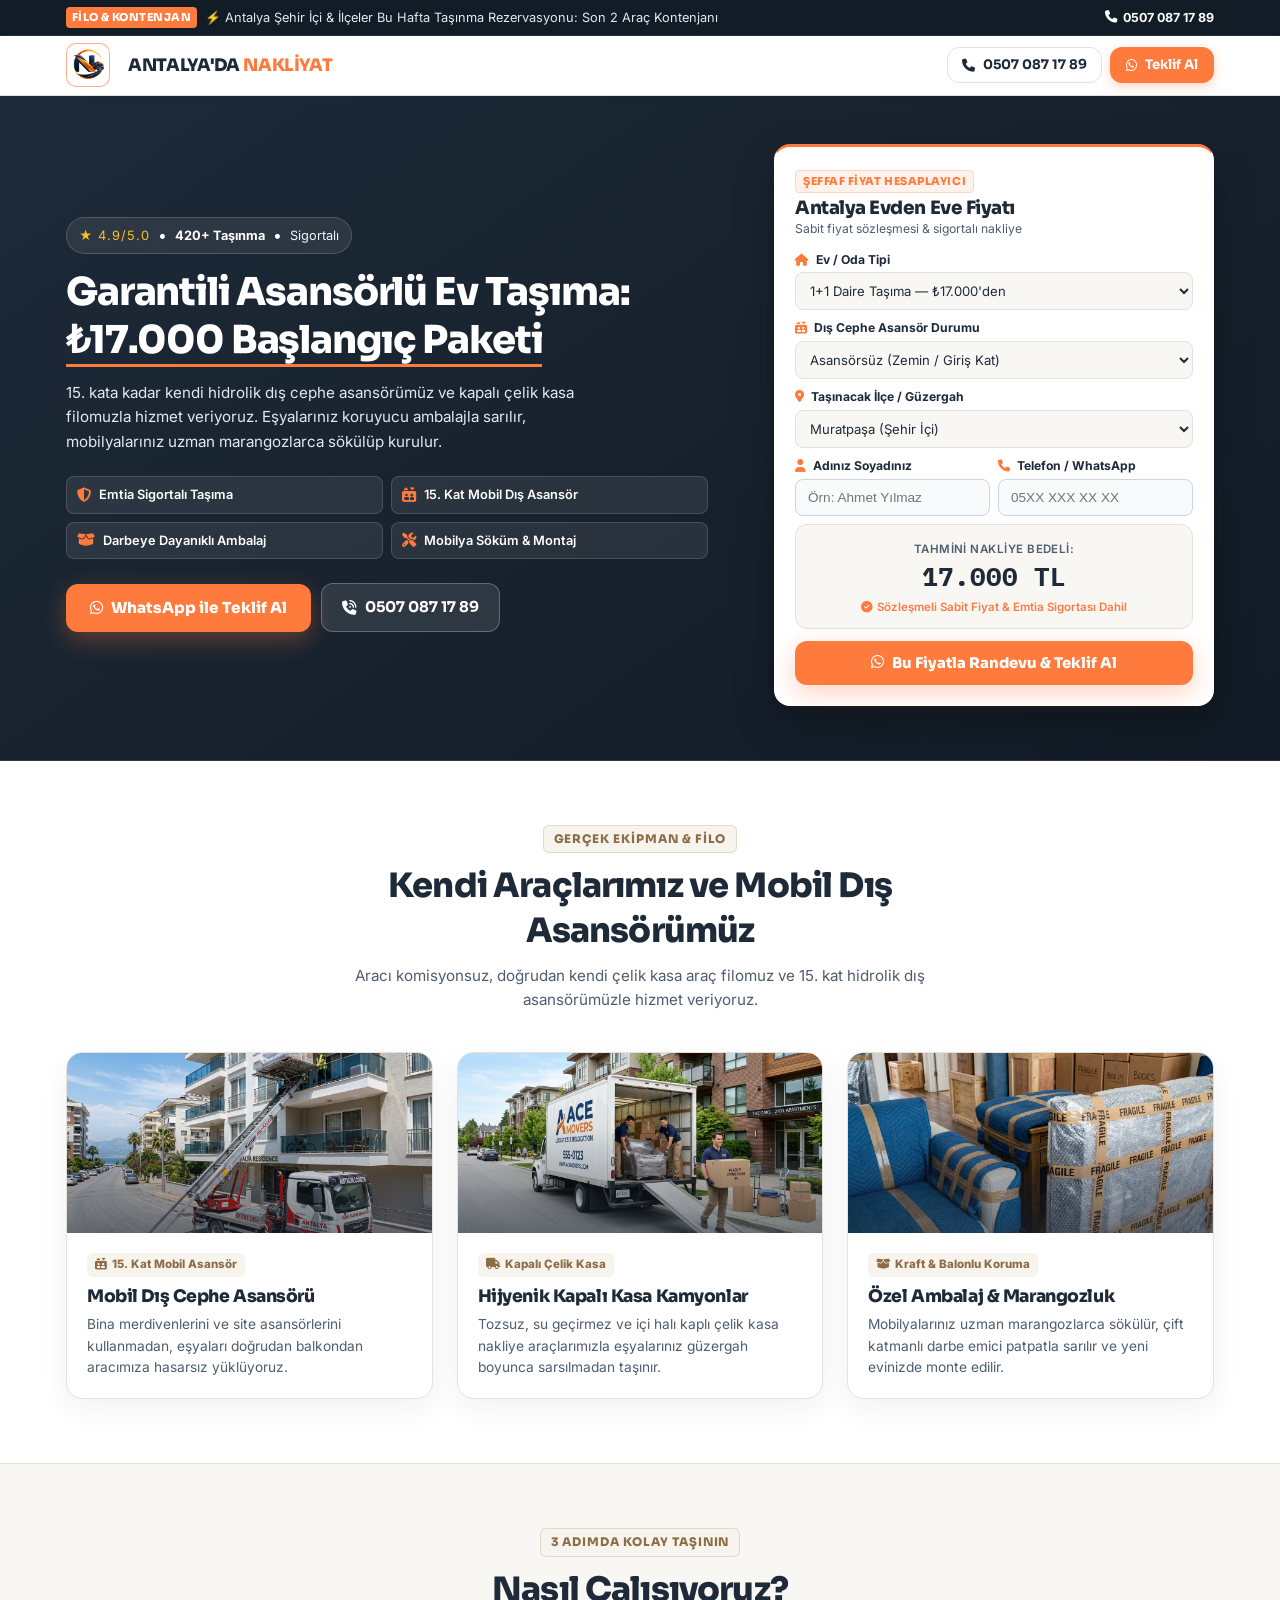
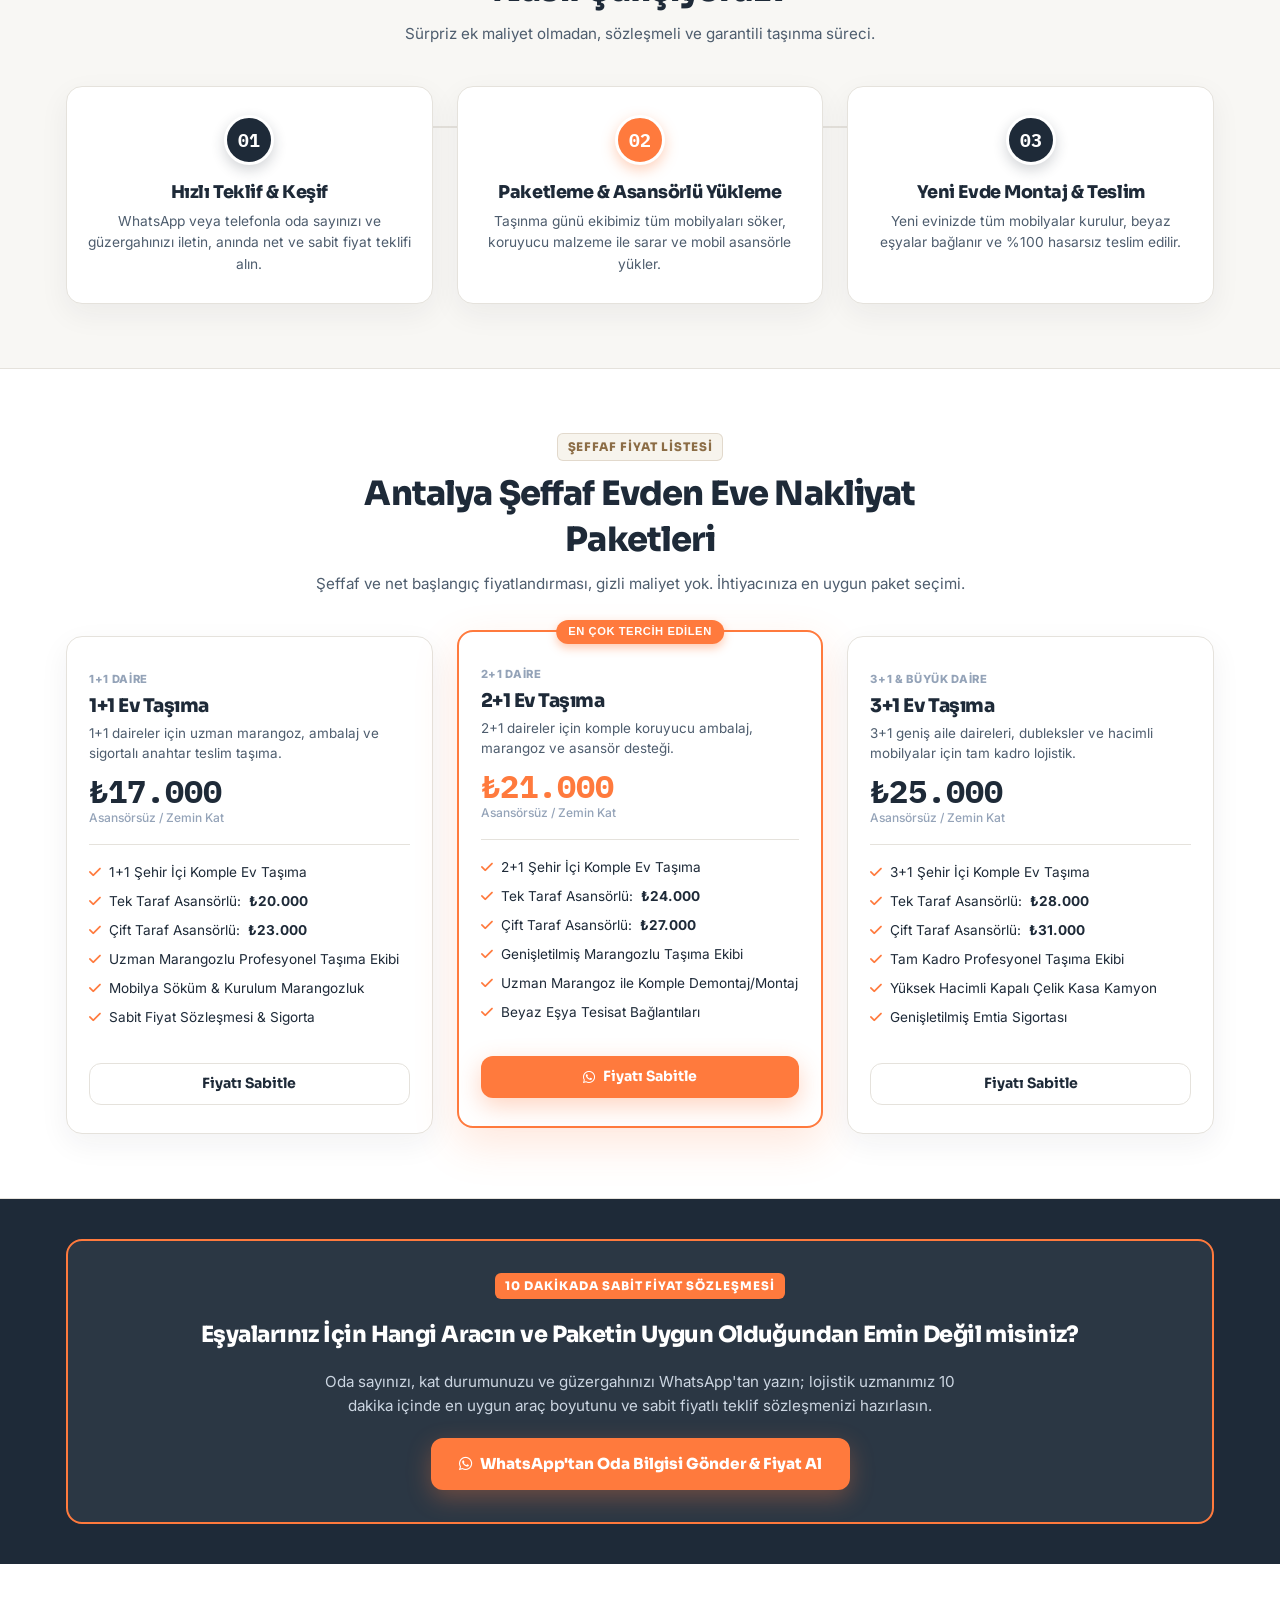
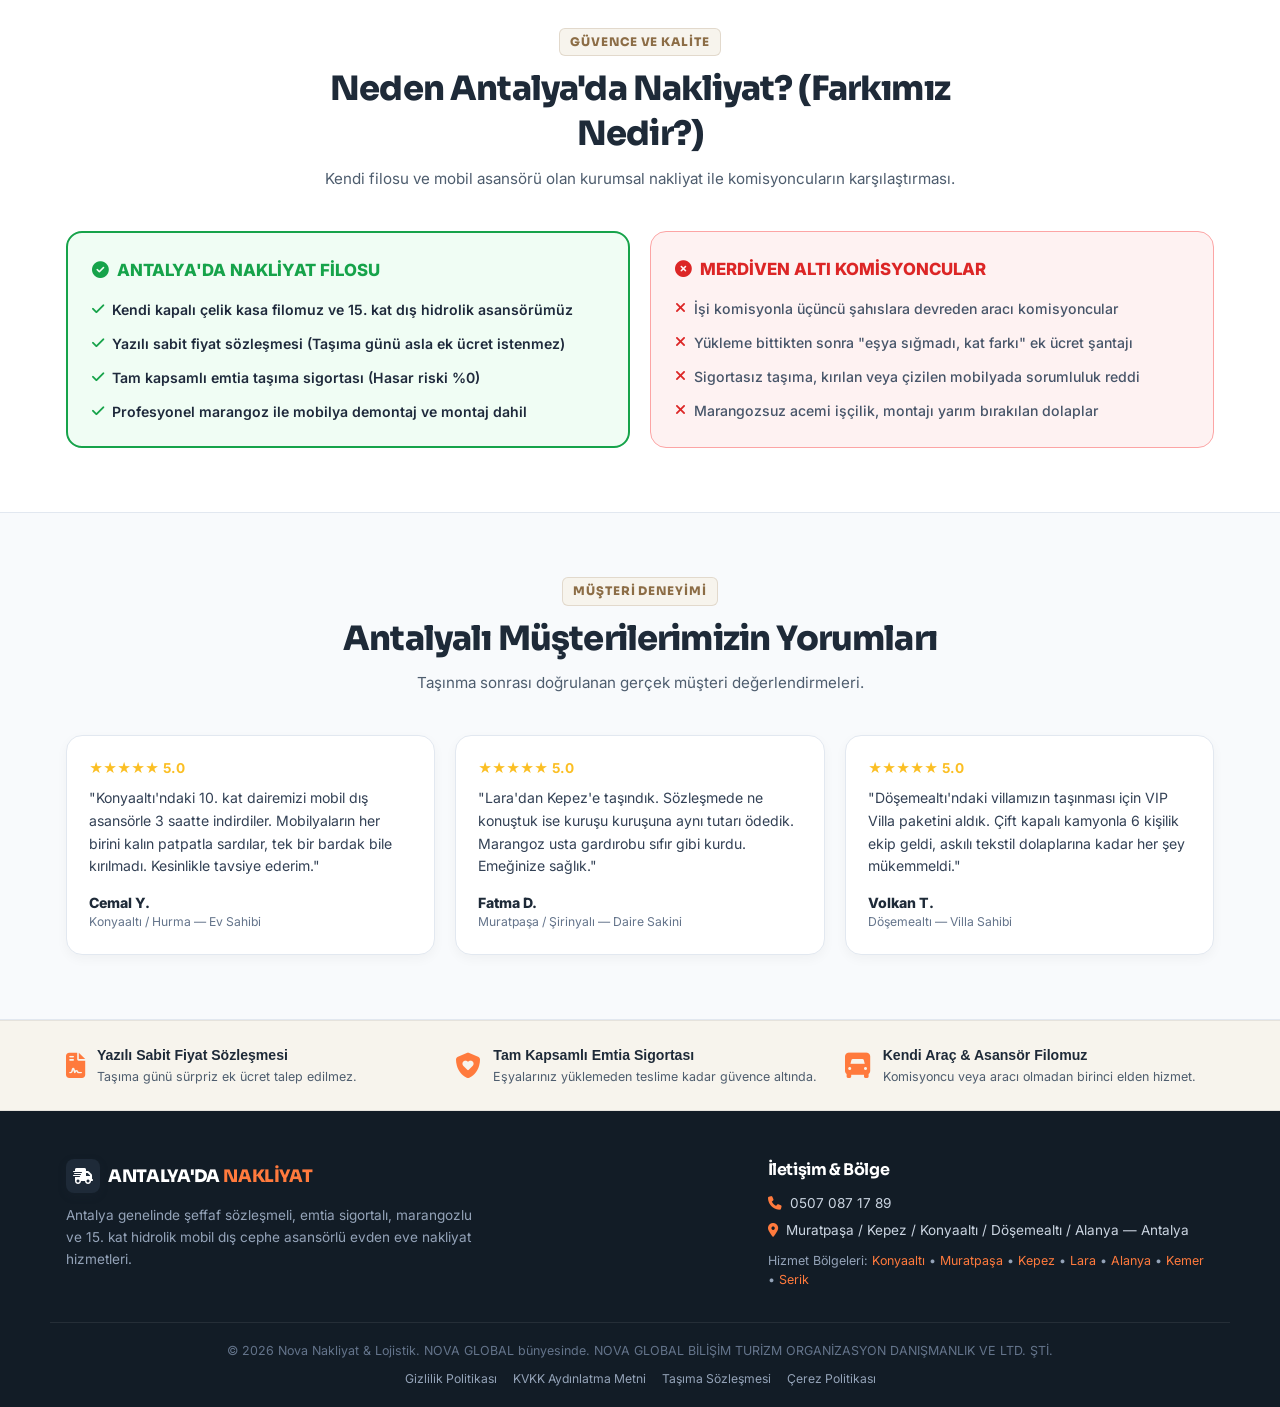
==== commit 2332b6cc: "feat: 7 ilce mikro landing page eklendi (Konyaalti, Muratpasa, Kepez, Lara, Alanya, Kemer, Serik) + " ====
--- a/index.html
+++ b/index.html
@@ -555,6 +555,15 @@
                 <h4 class="footer-heading">İletişim & Bölge</h4>
                 <p class="footer-contact-item"><i class="fa-solid fa-phone"></i> 0507 087 17 89</p>
                 <p class="footer-contact-item"><i class="fa-solid fa-location-dot"></i> Muratpaşa / Kepez / Konyaaltı / Döşemealtı / Alanya — Antalya</p>
+                <p style="color:#94A3B8;font-size:0.78rem;margin-top:10px;">Hizmet Bölgeleri: 
+                    <a href="/konyaaltinda-nakliyat/" style="color:#FF7A3D;text-decoration:none;">Konyaaltı</a> •
+                    <a href="/muratpasada-nakliyat/" style="color:#FF7A3D;text-decoration:none;">Muratpaşa</a> •
+                    <a href="/kepezde-nakliyat/" style="color:#FF7A3D;text-decoration:none;">Kepez</a> •
+                    <a href="/larada-nakliyat/" style="color:#FF7A3D;text-decoration:none;">Lara</a> •
+                    <a href="/alanyada-nakliyat/" style="color:#FF7A3D;text-decoration:none;">Alanya</a> •
+                    <a href="/kemerde-nakliyat/" style="color:#FF7A3D;text-decoration:none;">Kemer</a> •
+                    <a href="/serikte-nakliyat/" style="color:#FF7A3D;text-decoration:none;">Serik</a>
+                </p>
             </div>
         </div>
         <div class="footer-copy">
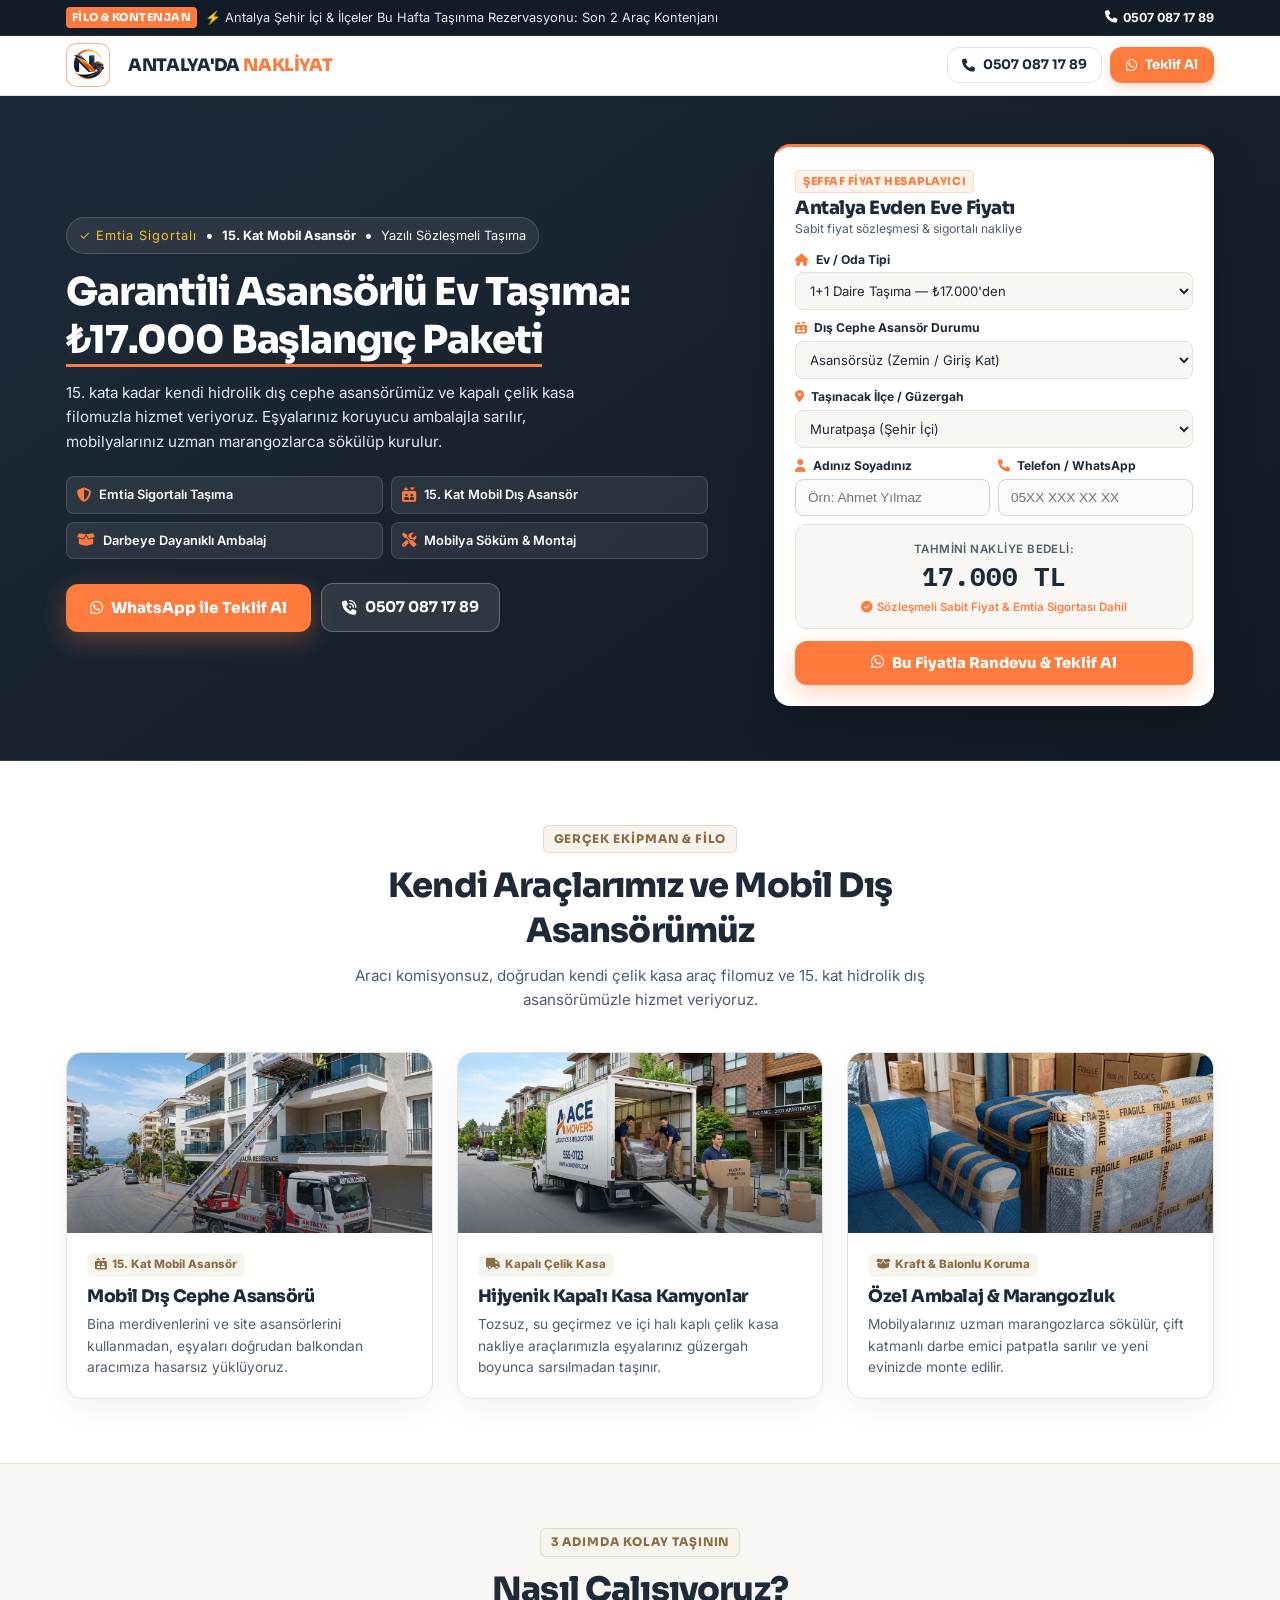
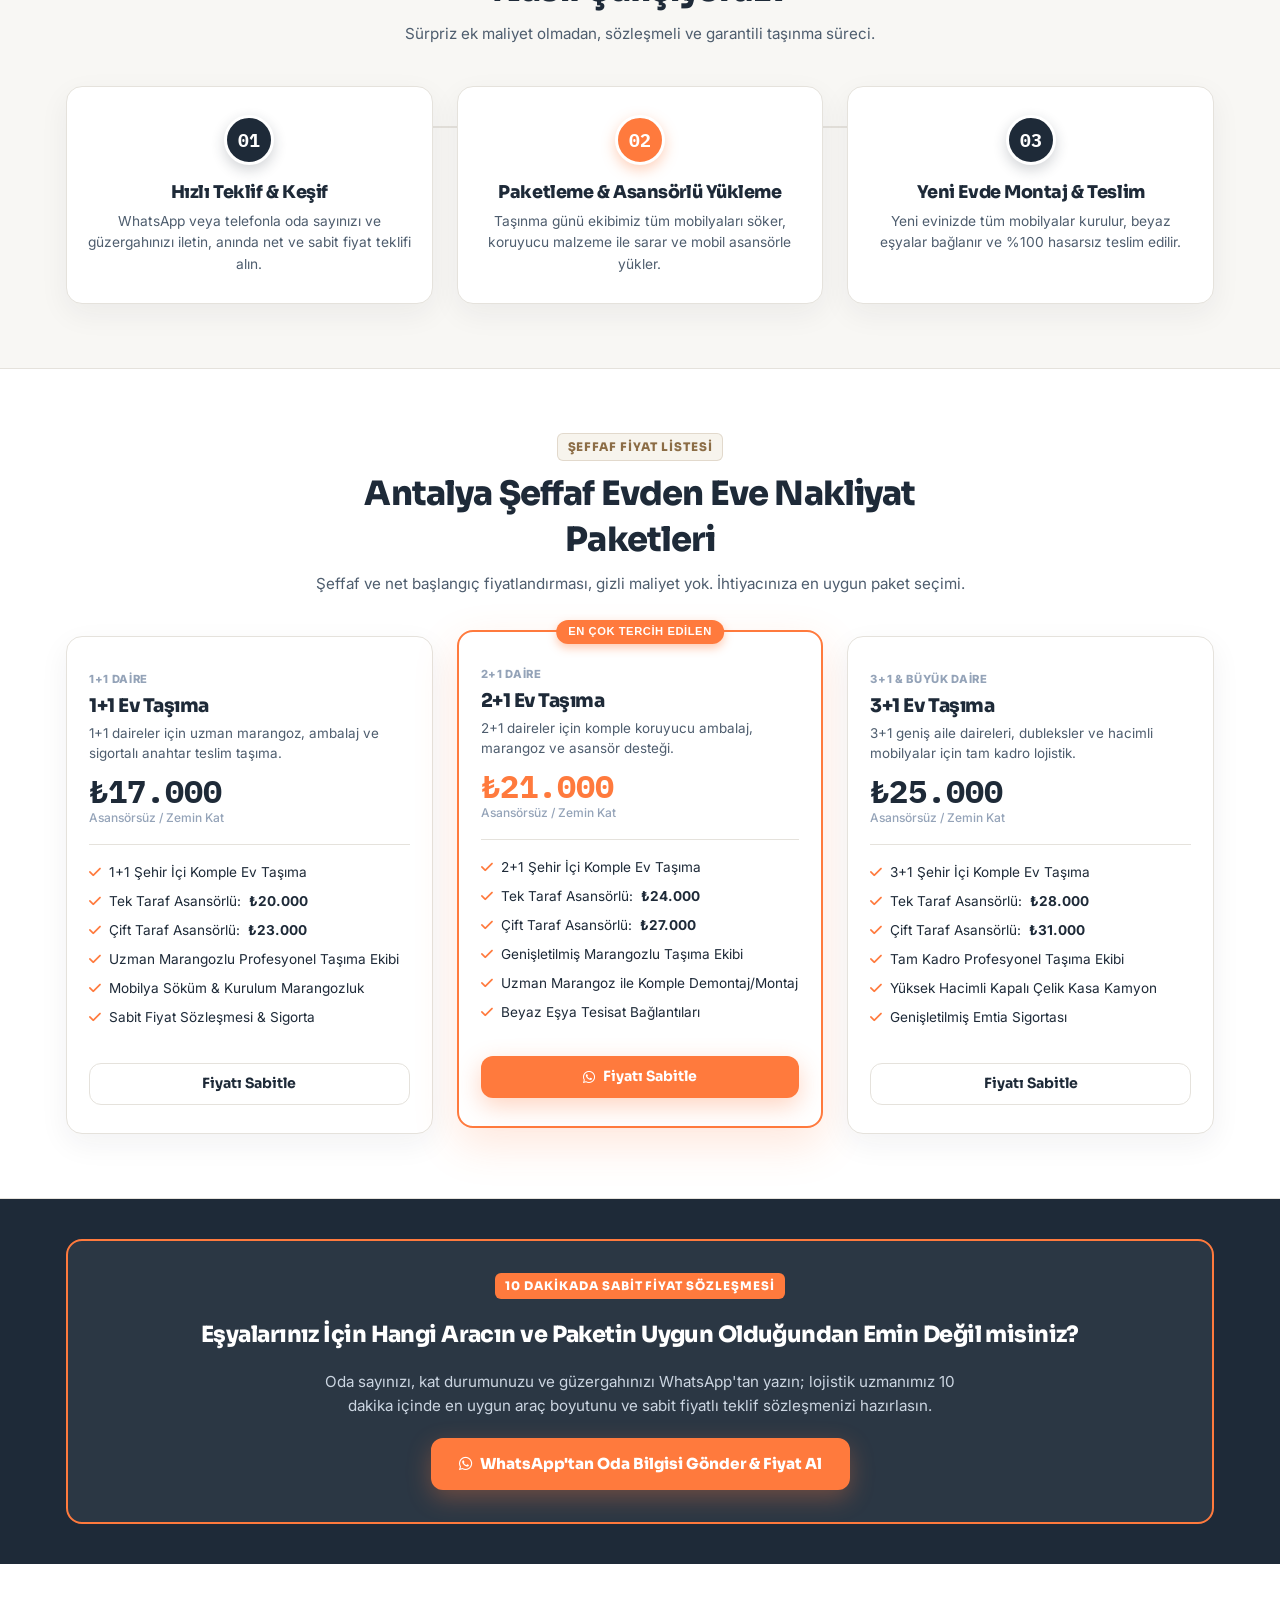
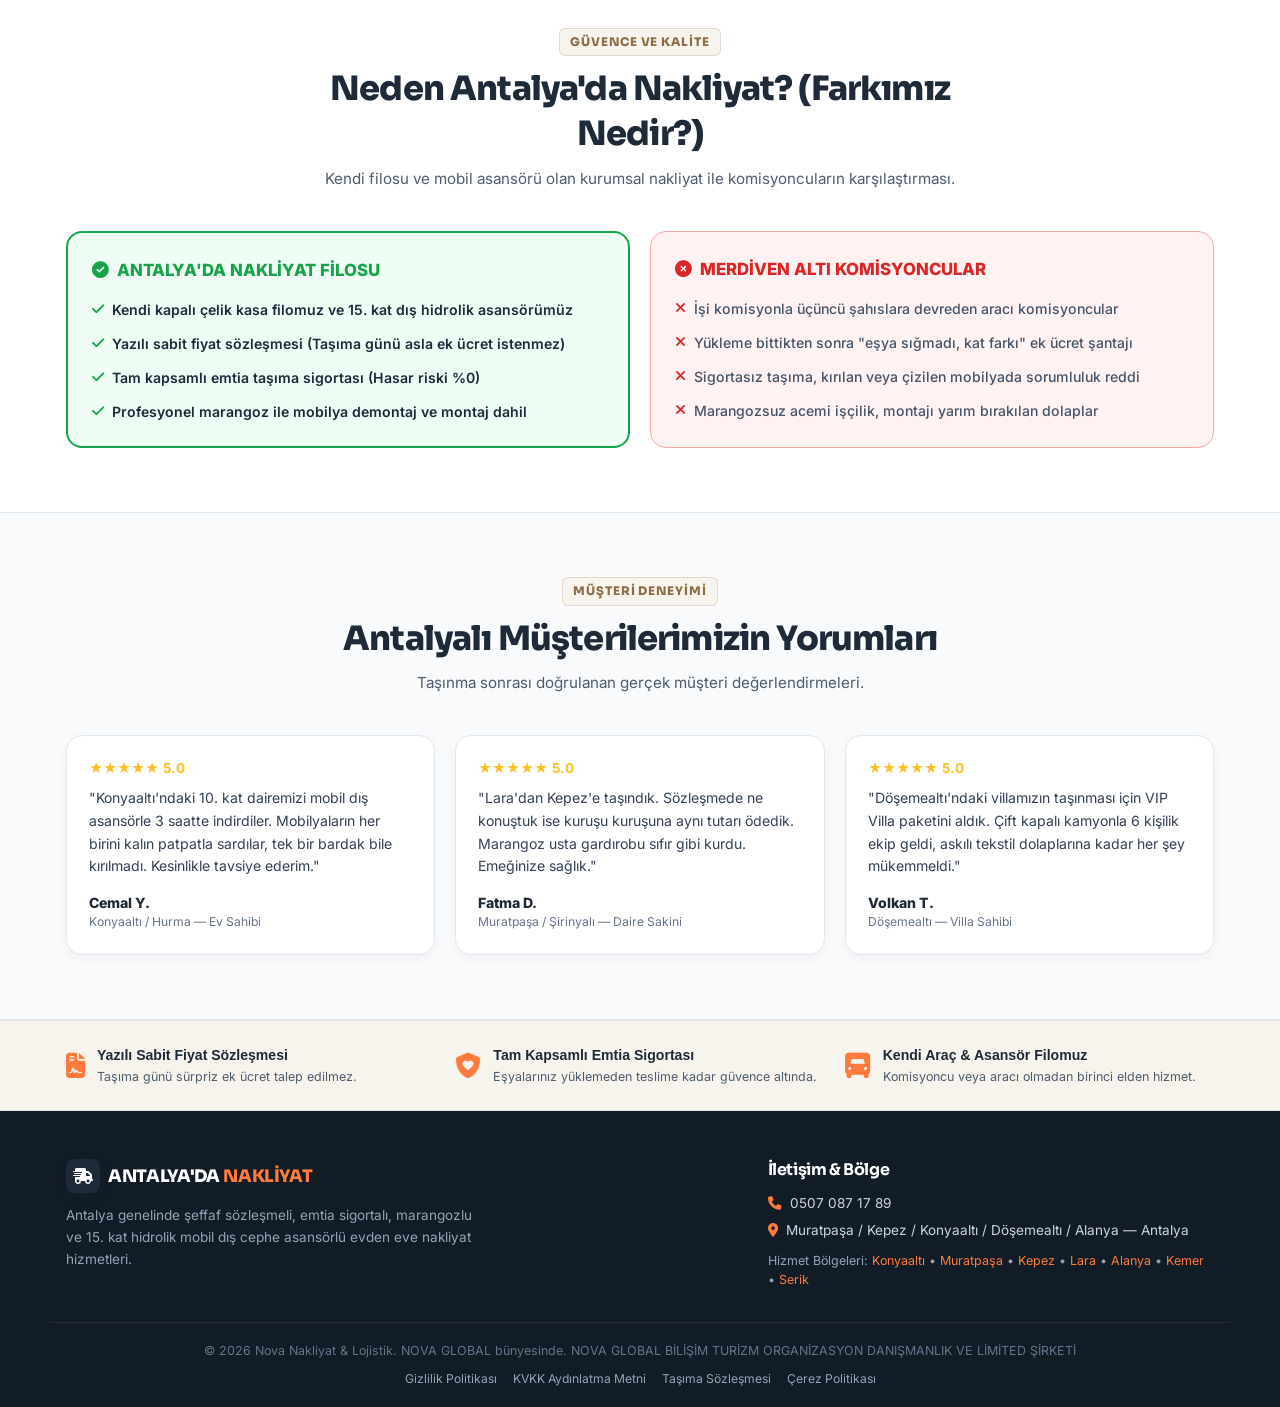
==== commit 4f6950f8: "fix(geo): fix Turkish grammar suffixes across district pages, convert H2s to question format, replac" ====
--- a/index.html
+++ b/index.html
@@ -142,11 +142,11 @@
             <div class="hero-left">
                 <!-- RATING PILL (COMPACT SINGLE-LINE) -->
                 <div class="trust-score-pill">
-                    <span class="stars">★ 4.9/5.0</span>
+                    <span class="stars">✓ Emtia Sigortalı</span>
                     <span class="pill-dot">•</span>
-                    <span class="score-text"><strong>420+ Taşınma</strong></span>
+                    <span class="score-text"><strong>15. Kat Mobil Asansör</strong></span>
                     <span class="pill-dot">•</span>
-                    <span class="score-text">Sigortalı</span>
+                    <span class="score-text">Yazılı Sözleşmeli Taşıma</span>
                 </div>
 
                 <h1 class="hero-h1">
@@ -568,7 +568,7 @@
         </div>
         <div class="footer-copy">
             <div class="container text-center">
-                <p>© 2026 Nova Nakliyat & Lojistik. NOVA GLOBAL bünyesinde. NOVA GLOBAL BİLİŞİM TURİZM ORGANİZASYON DANIŞMANLIK VE LTD. ŞTİ.</p>
+                <p>© 2026 Nova Nakliyat & Lojistik. NOVA GLOBAL bünyesinde. NOVA GLOBAL BİLİŞİM TURİZM ORGANİZASYON DANIŞMANLIK VE LİMİTED ŞİRKETİ</p>
                 <div style="margin-top: 10px; font-size: 0.76rem; color: #94A3B8; display: flex; justify-content: center; gap: 16px; flex-wrap: wrap;">
                     <span>Gizlilik Politikası</span>
                     <span>KVKK Aydınlatma Metni</span>
